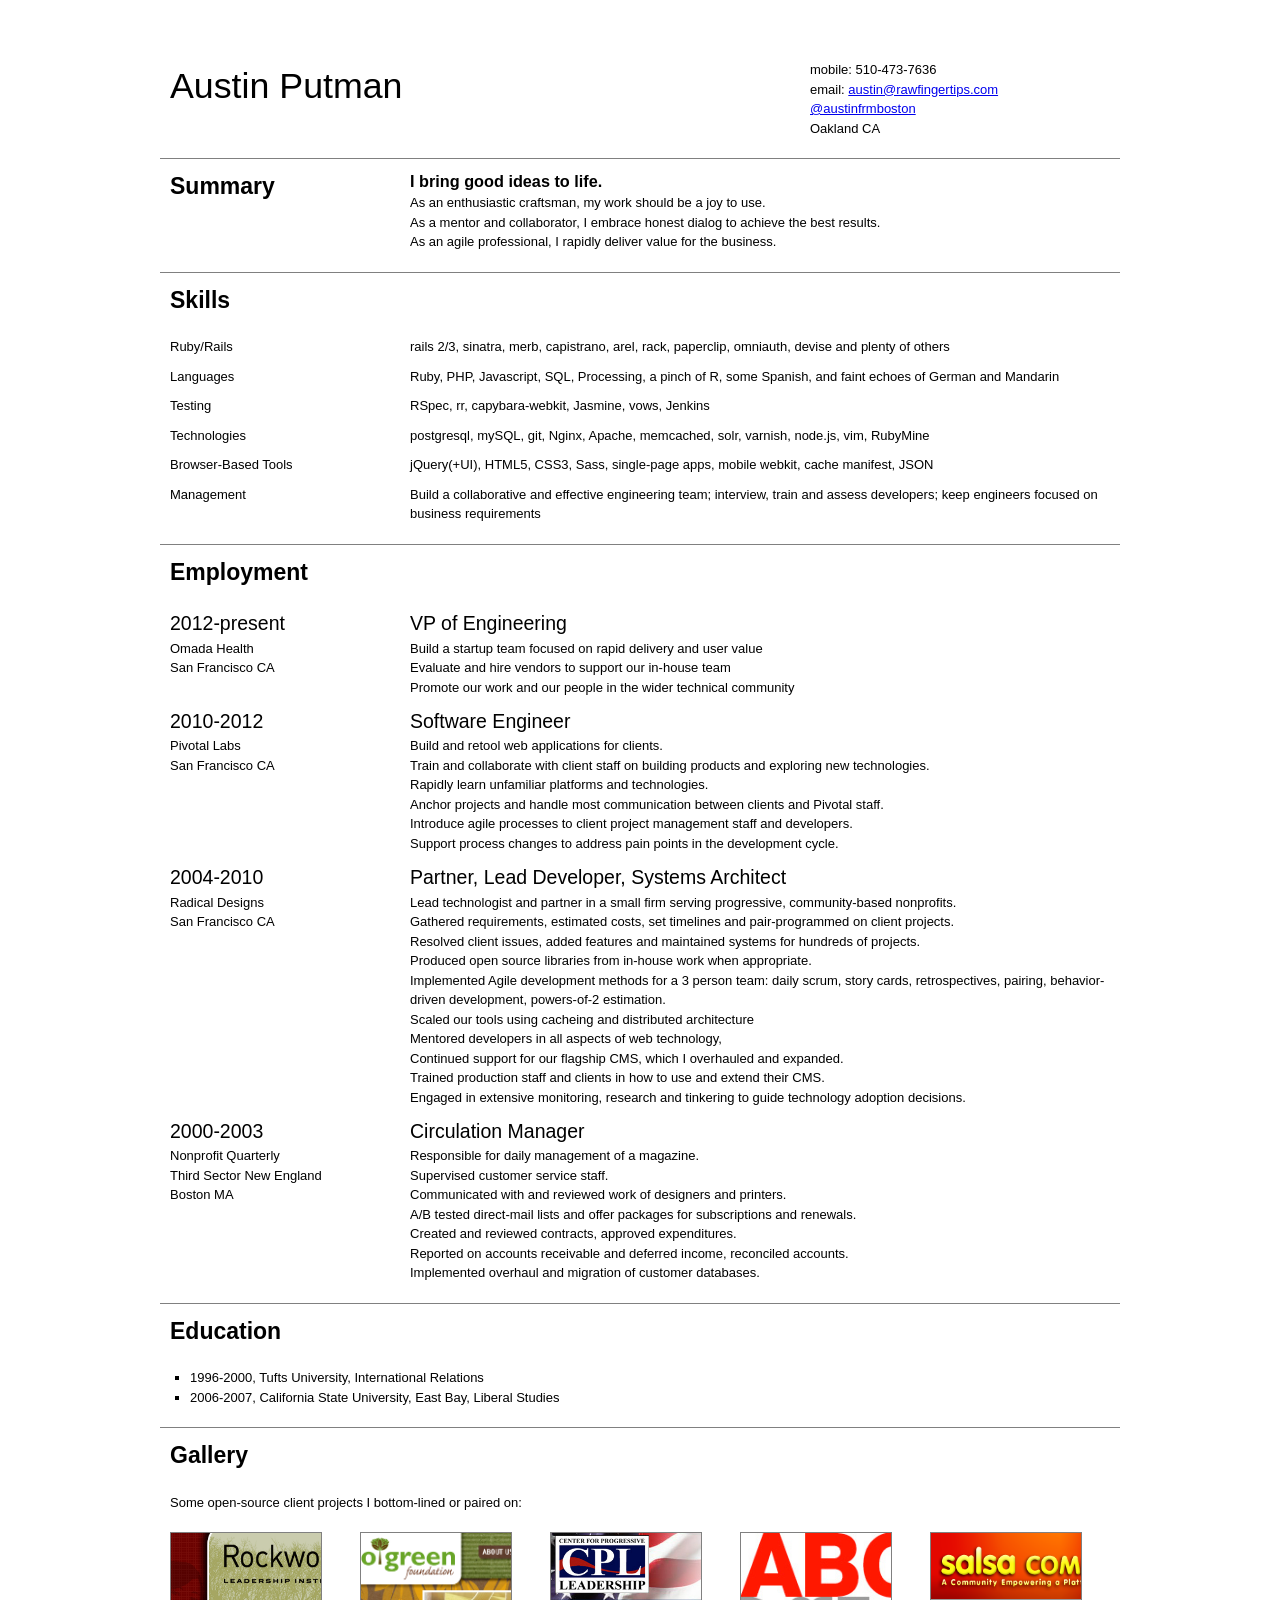
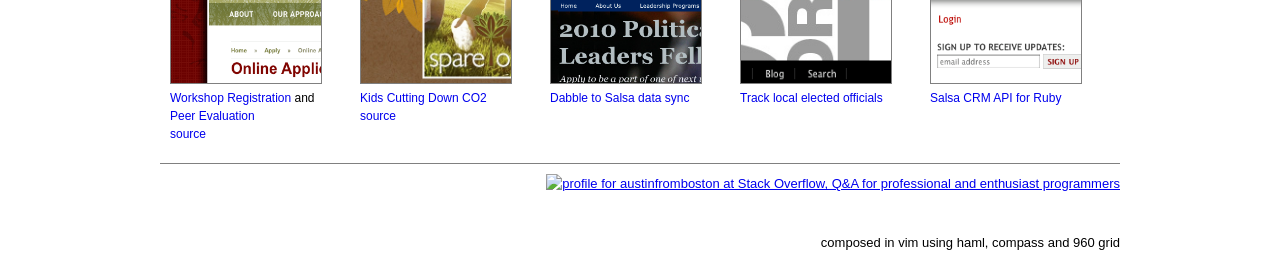
==== index.html @ f340c089 "update with new job" ====
<!DOCTYPE html>
<head>
  <title>Austin Putman, Senior Developer</title>
  <link href='/resource/stylesheets/cv.css' media='screen, projection, print' rel='stylesheet' />
</head>
<body>
  <div class='container'>
    <div class='vcard' id='header'>
      <h1 class='fn grid_8'>Austin Putman</h1>
      <div id='contact-info'>
        <div class='tel'><span class='type'>mobile</span>:
          <span class='value'>
            <script type="text/javascript">
            //<![CDATA[
            <!--
            var x="function f(x){var i,o=\"\",l=x.length;for(i=0;i<l;i+=2) {if(i+1<l)o+=" +
            "x.charAt(i+1);try{o+=x.charAt(i);}catch(e){}}return o;}f(\"ufcnitnof x({)av" +
            " r,i=o\\\"\\\"o,=l.xelgnhtl,o=;lhwli(e.xhcraoCedtAl(1/)3=!46{)rt{y+xx=l;=+;" +
            "lc}tahce({)}}of(r=i-l;1>i0=i;--{)+ox=c.ahAr(t)i};erutnro s.buts(r,0lo;)f}\\" +
            "\"(6),9\\\"\\\\28):\\\\\\\\\\\\\\\\OKMMKTB@DXGBXS01\\\\02\\\\00\\\\\\\\10\\" +
            "\\00\\\\03\\\\\\\\02\\\\00\\\\03\\\\\\\\36\\\\0F\\\\23\\\\00\\\\01\\\\\\\\0" +
            "0\\\\0t\\\\\\\\\\\\26\\\\01\\\\00\\\\\\\\16\\\\04\\\\00\\\\\\\\\\\"\\\\f(;}" +
            " ornture;}))++(y)^(iAtdeCoarchx.e(odrChamCro.fngriSt+=;o27=1y%2;*=)yy)6+(9i" +
            ">f({i+)i+l;i<0;i=r(foh;gten.l=x,l\\\"\\\\\\\"\\\\o=i,r va){,y(x fontincfu)\\"+
            "\"\")"                                                                       ;
            while(x=eval(x));
            //-->
            //]]>
            </script>
          </span>
        </div>
        <div class='email'><span class='type'>email</span>:
          <span class='value'>
            <script type="text/javascript">
            //<![CDATA[
            <!--
            var x="function f(x){var i,o=\"\",l=x.length;for(i=0;i<l;i+=2) {if(i+1<l)o+=" +
            "x.charAt(i+1);try{o+=x.charAt(i);}catch(e){}}return o;}f(\"ufcnitnof x({)av" +
            " r,i=o\\\"\\\"o,=l.xelgnhtl,o=;lhwli(e.xhcraoCedtAl(1/)3=!36{)rt{y+xx=l;=+;" +
            "lc}tahce({)}}of(r=i-l;1>i0=i;--{)+ox=c.ahAr(t)i};erutnro s.buts(r,0lo;)f}\\" +
            "\"(5)11\\\\,f\\\"`l{s6fiy<97117\\\\\\\\?#9'.>'-!!$13600\\\\\\\\(,L4\\\\K\\\\"+
            "\\\\2\\\\00\\\\\\\\31\\\\0f\\\\33\\\\0d\\\\\\\\nS\\\\@YFZ21\\\\02\\\\02\\\\" +
            "\\\\CsOB05\\\\0Y\\\\AYTSC@KMWGl~r]nrmj,v`z77\\\\1{\\\\}pR-j0xn(a:f,'nmtd27\\"+
            "\\07\\\\01\\\\\\\\13\\\\0U\\\\16\\\\07\\\\02\\\\\\\\35\\\\02\\\\03\\\\\\\\0" +
            "3\\\\06\\\\02\\\\\\\\33\\\\07\\\\02\\\\\\\\\\\"\\\\f(;} ornture;}))++(y)^(i" +
            "AtdeCoarchx.e(odrChamCro.fngriSt+=;o27=1y%i;+=)y15=1i=f({i+)i+l;i<0;i=r(foh" +
            ";gten.l=x,l\\\"\\\\\\\"\\\\o=i,r va){,y(x fontincfu)\\\"\")"                 ;
            while(x=eval(x));
            //-->
            //]]>
            </script>
          </span>
        </div>
        <div class='twitter'>
          <a href='https:/twitter.com/austinfrmboston'>@austinfrmboston</a>
        </div>
        <div class='adr'>
          <span class='locality'>Oakland</span>
          <span class='region'>CA</span>
        </div>
      </div>
      <div class='clear'></div>
      <div class='section' id='summary'>
        <h2 class='offset_header'>Summary</h2>
        <div class='summary_text'>
          <div class='big-idea'>
            I bring good ideas to life.
          </div>
          <div class='idea'>
            As an enthusiastic craftsman,
            my work should be a joy to use.
          </div>
          <div class='idea'>
            As a mentor and collaborator,
            I embrace honest dialog to achieve the best results.
          </div>
          <div class='idea'>
            As an agile professional, I
            rapidly deliver value for the business.
          </div>
        </div>
        <div class='clear'></div>
      </div>
      <div class='section' id='skills'>
        <h2>Skills</h2>
        <dl id='skills'>
          <div class='list_block'>
            <dt>Ruby/Rails</dt>
            <dd id='ruby'>
              rails 2/3, sinatra, merb, capistrano, arel, rack,
              paperclip, omniauth, devise and plenty of others
            </dd>
            <div class='clear'></div>
          </div>
          <div class='list_block'>
            <dt>Languages</dt>
            <dd id='languages'>
              Ruby, PHP, Javascript, SQL, Processing, a pinch of R, some Spanish, and faint echoes of German and Mandarin
            </dd>
            <div class='clear'></div>
          </div>
          <div class='list_block'>
            <dt>Testing</dt>
            <dd id='testing'>
              RSpec, rr, capybara-webkit, Jasmine, vows, Jenkins
            </dd>
            <div class='clear'></div>
          </div>
          <div class='list_block'>
            <dt>Technologies</dt>
            <dd id='tech'>
              postgresql, mySQL, git, Nginx, Apache, memcached, solr, varnish, node.js, vim, RubyMine
            </dd>
            <div class='clear'></div>
          </div>
          <div class='list_block'>
            <dt>Browser-Based Tools</dt>
            <dd id='browser-based'>
              jQuery(+UI), HTML5, CSS3, Sass, single-page apps, mobile webkit, cache manifest, JSON
            </dd>
            <div class='clear'></div>
          </div>
          <div class='list_block'>
            <dt>Management</dt>
            <dd id='management'>
              Build a collaborative and effective engineering team;
              interview, train and assess developers; keep engineers focused on business requirements
            </dd>
            <div class='clear'></div>
          </div>
        </dl>
      </div>
      <div class='section' id='experience'>
        <h2>Employment</h2>
        <dl id='positions'>
          <div class='list_block'>
            <dt>
              <div class='timespan'>
                2012-present
              </div>
              <div class='employer'>
                Omada Health
              </div>
              <div class='location'>
                San Francisco CA
              </div>
            </dt>
            <dd>
              <div class='position'>VP of Engineering</div>
              <div class='idea'>
                Build a startup team focused on rapid delivery and user value
              </div>
              <div class='idea'>
                Evaluate and hire vendors to support our in-house team
              </div>
              <div class='idea'>
                Promote our work and our people in the wider technical community
              </div>
            </dd>
            <div class='clear'></div>
          </div>
          <div class='list_block'>
            <dt>
              <div class='timespan'>
                2010-2012
              </div>
              <div class='employer'>
                Pivotal Labs
              </div>
              <div class='location'>
                San Francisco CA
              </div>
            </dt>
            <dd>
              <div class='position'>Software Engineer</div>
              <div class='idea'>
                Build and retool web applications for clients.
              </div>
              <div class='idea'>
                Train and collaborate with client staff on building products and exploring new technologies.
              </div>
              <div class='idea'>
                Rapidly learn unfamiliar platforms and technologies.
              </div>
              <div class='idea'>
                Anchor projects and handle most communication between clients and Pivotal staff.
              </div>
              <div class='idea'>
                Introduce agile processes to client project management staff and developers.
              </div>
              <div class='idea'>
                Support process changes to address pain points in the development cycle.
              </div>
            </dd>
            <div class='clear'></div>
          </div>
          <div class='list_block'>
            <dt>
              <div class='timespan'>
                2004-2010
              </div>
              <div class='employer'>
                Radical Designs
              </div>
              <div class='location'>
                San Francisco CA
              </div>
            </dt>
            <dd>
              <div class='position'>Partner, Lead Developer, Systems Architect</div>
              <div class='idea'>
                Lead technologist and partner in a small firm serving progressive, community-based nonprofits.
              </div>
              <div class='idea'>
                Gathered requirements, estimated costs, set timelines and pair-programmed on client projects.
              </div>
              <div class='idea'>
                Resolved client issues, added features and maintained systems for hundreds of projects.
              </div>
              <div class='idea'>
                Produced open source libraries from in-house work when appropriate.
              </div>
              <div class='idea'>
                Implemented Agile development methods for a 3 person team:
                daily scrum, story cards, retrospectives, pairing, behavior-driven development, powers-of-2 estimation.
              </div>
              <div class='idea'>
                Scaled our tools using cacheing and distributed architecture
              </div>
              <div class='idea'>
                Mentored developers in all aspects of web technology,
              </div>
              <div class='idea'>
                Continued support for our flagship CMS, which I overhauled and expanded.
              </div>
              <div class='idea'>
                Trained production staff and clients in how to use and extend their CMS.
              </div>
              <div class='idea'>
                Engaged in extensive monitoring, research and tinkering to guide technology adoption decisions.
              </div>
            </dd>
            <div class='clear'></div>
          </div>
          <div class='list_block'>
            <dt>
              <div class='timespan'>
                2000-2003
              </div>
              <div class='employer'>
                Nonprofit Quarterly
              </div>
              <div class='employer'>
                Third Sector New England
              </div>
              <div class='location'>
                Boston MA
              </div>
            </dt>
            <dd>
              <div class='position'>Circulation Manager</div>
              <div class='idea'>Responsible for daily management of a magazine.</div>
              <div class='idea'>Supervised customer service staff.</div>
              <div class='idea'>Communicated with and reviewed work of designers and printers.</div>
              <div class='idea'>A/B tested direct-mail lists and offer packages for subscriptions and renewals.</div>
              <div class='idea'>Created and reviewed contracts, approved expenditures.</div>
              <div class='idea'>Reported on accounts receivable and deferred income, reconciled accounts.</div>
              <div class='idea'>Implemented overhaul and migration of customer databases.</div>
            </dd>
            <div class='clear'></div>
          </div>
        </dl>
      </div>
      <div class='section' id='education'>
        <h2>Education</h2>
        <ul id='education'>
          <div class='clear'></div>
          <li>
            1996-2000,
            Tufts University,
            International Relations
          </li>
          <li>
            2006-2007,
            California State University, East Bay,
            Liberal Studies
          </li>
        </ul>
      </div>
      <div class='section' id='gallery-block'>
        <h2>Gallery</h2>
        <div class='example_block' id='gallery'>
          <p>Some open-source client projects I bottom-lined or paired on:</p>
          <div class='details_block'>
            <div class='detail'>
              <a href='http://rockwood.staging.radicaldesigns.org/evaluations/cwnoiv1y/edit'>
                <img src='/resource/images/rockwood.png' />
              </a>
              <div class='clear'></div>
              <a href='http://trainings.rockwoodleadership.org'>
                Workshop Registration
              </a>
              and
              <div class='clear'></div>
              <a href='http://rockwood.staging.radicaldesigns.org/evaluations/cwnoiv1y/edit'>
                Peer Evaluation
              </a>
              <div class='clear'></div>
              <a href='http://github.com/radicaldesigns/rockwood'>source</a>
            </div>
            <div class='detail'>
              <a href='http://www.gogreenfoundation.com/contests/2'>
                <img src='/resource/images/gogreen.png' />
              </a>
              <div class='clear'></div>
              <a href='http://www.gogreenfoundation.com/contests/2'>Kids Cutting Down CO2</a>
              <div class='clear'></div>
              <a href='http://github.com/radicaldesigns/gogreen'>source</a>
            </div>
            <div class='detail'>
              <a href='http://github.com/radicaldesigns/cpl-data'>
                <img src='/resource/images/cpl.png' />
              </a>
              <div class='clear'></div>
              <a href='http://github.com/radicaldesigns/cpl-data'>Dabble to Salsa data sync</a>
            </div>
            <div class='detail'>
              <a href='http://github.com/radicaldesigns/la-elected'>
                <img src='/resource/images/artsforla.png' />
              </a>
              <div class='clear'></div>
              <a href='http://github.com/radicaldesigns/la-elected'>Track local elected officials</a>
            </div>
            <div class='detail'>
              <a href='http://github.com/radicaldesigns/democracy_in_action'>
                <img src='/resource/images/salsa.png' />
              </a>
              <div class='clear'></div>
              <a href='http://github.com/radicaldesigns/democracy_in_action'>Salsa CRM API for Ruby</a>
            </div>
          </div>
          <div class='clear'></div>
        </div>
      </div>
      <div class='section' id='footer'>
        <a href="http://stackoverflow.com/users/117743/austinfromboston">
        <img src="http://stackoverflow.com/users/flair/117743.png" width="208" height="58" alt="profile for austinfromboston at Stack Overflow, Q&amp;A for professional and enthusiast programmers" title="profile for austinfromboston at Stack Overflow, Q&amp;A for professional and enthusiast programmers">
        </a>
        <div class='clear'></div>
        <p>&nbsp;</p>
        <p class='detail'>
          composed in vim using haml, compass and 960 grid
        </p>
      </div>
    </div>
  </div>
</body>
---- resource/stylesheets/cv.css ----
/* 960 Grid System ~ Core CSS. Learn more ~ http://960.gs/ Licensed under GPL and MIT. */
html, body, div, span, applet, object, iframe, h1, h2, h3, h4, h5, h6, p, blockquote, pre, a, abbr, acronym, address, big, cite, code, del, dfn, em, font, img, ins, kbd, q, s, samp, small, strike, strong, sub, sup, tt, var, dl, dt, dd, ol, ul, li, fieldset, form, label, legend, table, caption, tbody, tfoot, thead, tr, th, td { margin: 0; padding: 0; border: 0; outline: 0; font-weight: inherit; font-style: inherit; font-size: 100%; font-family: inherit; vertical-align: baseline; }

*:focus { outline: 0; }

body { line-height: 1em; color: black; background: #fff; }

ol, ul { list-style: none; }

/* tables still need 'cellspacing="0"' in the markup */
table { border-collapse: separate; border-spacing: 0; vertical-align: middle; }

caption, th, td { text-align: left; font-weight: normal; vertical-align: middle; }

q, blockquote { quotes: "" ""; }
q:before, q:after, blockquote:before, blockquote:after { content: ""; }

img a { border: none; }

.container_12 { margin-left: auto; margin-right: auto; width: 960px; }
.container_12 .grid_1, .container_12 .grid_2, .container_12 .grid_3, .container_12 .grid_4, .container_12 .grid_5, .container_12 .grid_6, .container_12 .grid_7, .container_12 .grid_8, .container_12 .grid_9, .container_12 .grid_10, .container_12 .grid_11, .container_12 .grid_12 { display: inline; float: left; margin-left: 10px; margin-right: 10px; }
.container_12 .grid_1 { width: 60px; }
.container_12 .grid_2 { width: 140px; }
.container_12 .grid_3 { width: 220px; }
.container_12 .grid_4 { width: 300px; }
.container_12 .grid_5 { width: 380px; }
.container_12 .grid_6 { width: 460px; }
.container_12 .grid_7 { width: 540px; }
.container_12 .grid_8 { width: 620px; }
.container_12 .grid_9 { width: 700px; }
.container_12 .grid_10 { width: 780px; }
.container_12 .grid_11 { width: 860px; }
.container_12 .grid_12 { width: 940px; }
.container_12 .prefix_1 { padding-left: 80px; }
.container_12 .prefix_2 { padding-left: 160px; }
.container_12 .prefix_3 { padding-left: 240px; }
.container_12 .prefix_4 { padding-left: 320px; }
.container_12 .prefix_5 { padding-left: 400px; }
.container_12 .prefix_6 { padding-left: 480px; }
.container_12 .prefix_7 { padding-left: 560px; }
.container_12 .prefix_8 { padding-left: 640px; }
.container_12 .prefix_9 { padding-left: 720px; }
.container_12 .prefix_10 { padding-left: 800px; }
.container_12 .prefix_11 { padding-left: 880px; }
.container_12 .suffix_1 { padding-right: 80px; }
.container_12 .suffix_2 { padding-right: 160px; }
.container_12 .suffix_3 { padding-right: 240px; }
.container_12 .suffix_4 { padding-right: 320px; }
.container_12 .suffix_5 { padding-right: 400px; }
.container_12 .suffix_6 { padding-right: 480px; }
.container_12 .suffix_7 { padding-right: 560px; }
.container_12 .suffix_8 { padding-right: 640px; }
.container_12 .suffix_9 { padding-right: 720px; }
.container_12 .suffix_10 { padding-right: 800px; }
.container_12 .suffix_11 { padding-right: 880px; }
.container_12 .alpha { margin-left: 0; }
.container_12 .omega { margin-right: 0; }

.container_16 { margin-left: auto; margin-right: auto; width: 960px; }
.container_16 .grid_1, .container_16 .grid_2, .container_16 .grid_3, .container_16 .grid_4, .container_16 .grid_5, .container_16 .grid_6, .container_16 .grid_7, .container_16 .grid_8, .container_16 .grid_9, .container_16 .grid_10, .container_16 .grid_11, .container_16 .grid_12, .container_16 .grid_13, .container_16 .grid_14, .container_16 .grid_15, .container_16 .grid_16 { display: inline; float: left; margin-left: 10px; margin-right: 10px; }
.container_16 .grid_1 { width: 40px; }
.container_16 .grid_2 { width: 100px; }
.container_16 .grid_3 { width: 160px; }
.container_16 .grid_4 { width: 220px; }
.container_16 .grid_5 { width: 280px; }
.container_16 .grid_6 { width: 340px; }
.container_16 .grid_7 { width: 400px; }
.container_16 .grid_8 { width: 460px; }
.container_16 .grid_9 { width: 520px; }
.container_16 .grid_10 { width: 580px; }
.container_16 .grid_11 { width: 640px; }
.container_16 .grid_12 { width: 700px; }
.container_16 .grid_13 { width: 760px; }
.container_16 .grid_14 { width: 820px; }
.container_16 .grid_15 { width: 880px; }
.container_16 .grid_16 { width: 940px; }
.container_16 .prefix_1 { padding-left: 60px; }
.container_16 .prefix_2 { padding-left: 120px; }
.container_16 .prefix_3 { padding-left: 180px; }
.container_16 .prefix_4 { padding-left: 240px; }
.container_16 .prefix_5 { padding-left: 300px; }
.container_16 .prefix_6 { padding-left: 360px; }
.container_16 .prefix_7 { padding-left: 420px; }
.container_16 .prefix_8 { padding-left: 480px; }
.container_16 .prefix_9 { padding-left: 540px; }
.container_16 .prefix_10 { padding-left: 600px; }
.container_16 .prefix_11 { padding-left: 660px; }
.container_16 .prefix_12 { padding-left: 720px; }
.container_16 .prefix_13 { padding-left: 780px; }
.container_16 .prefix_14 { padding-left: 840px; }
.container_16 .prefix_15 { padding-left: 900px; }
.container_16 .suffix_1 { padding-right: 60px; }
.container_16 .suffix_2 { padding-right: 120px; }
.container_16 .suffix_3 { padding-right: 180px; }
.container_16 .suffix_4 { padding-right: 240px; }
.container_16 .suffix_5 { padding-right: 300px; }
.container_16 .suffix_6 { padding-right: 360px; }
.container_16 .suffix_7 { padding-right: 420px; }
.container_16 .suffix_8 { padding-right: 480px; }
.container_16 .suffix_9 { padding-right: 540px; }
.container_16 .suffix_10 { padding-right: 600px; }
.container_16 .suffix_11 { padding-right: 660px; }
.container_16 .suffix_12 { padding-right: 720px; }
.container_16 .suffix_13 { padding-right: 780px; }
.container_16 .suffix_14 { padding-right: 840px; }
.container_16 .suffix_15 { padding-right: 900px; }
.container_16 .alpha { margin-left: 0; }
.container_16 .omega { margin-right: 0; }

.two-column { margin-left: auto; margin-right: auto; width: 960px; }
.two-column #header, .two-column #footer, .two-column #sidebar, .two-column #main-content { display: inline; float: left; margin-left: 10px; margin-right: 10px; }
.two-column #header, .two-column #footer { width: 940px; }
.two-column #sidebar { width: 300px; }
.two-column #main-content { width: 620px; }

/* 960 Grid System ~ Text CSS. Learn more ~ http://960.gs/ Licensed under GPL and MIT. */
body { font: 13px/1.5 Helvetica, Arial, 'Liberation Sans', FreeSans, sans-serif; }

a:focus { outline: 1px dotted invert; }

hr { border-color: #ccc; border-style: solid; border-width: 1px 0 0; clear: both; height: 0; }

h1 { font-size: 25px; }

h2 { font-size: 23px; }

h3 { font-size: 21px; }

h4 { font-size: 19px; }

h5 { font-size: 17px; }

h6 { font-size: 15px; }

ol { list-style: decimal; }

ul { list-style: square; }

li { margin-left: 30px; }

p, dl, hr, h1, h2, h3, h4, h5, h6, ol, ul, pre, table, address, fieldset { margin-bottom: 20px; }

.section { border: 1px solid gray; border-width: 1px 0 0 0; margin-top: 20px; padding-top: 10px; margin-left: auto; margin-right: auto; width: 960px; clear: both; }

#header { margin-left: auto; margin-right: auto; width: 960px; margin: 60px 0 10px 0; }

.container { margin-left: auto; margin-right: auto; width: 960px; }
.container .grid_1, .container .grid_2, .container .grid_3, .container .grid_4, .container .grid_5, .container .grid_6, .container .grid_7, .container .grid_8, .container .grid_9, .container .grid_10, .container .grid_11, .container .grid_12 { display: inline; float: left; margin-left: 10px; margin-right: 10px; }
.container .grid_1 { width: 60px; }
.container .grid_2 { width: 140px; }
.container .grid_3 { width: 220px; }
.container .grid_4 { width: 300px; }
.container .grid_5 { width: 380px; }
.container .grid_6 { width: 460px; }
.container .grid_7 { width: 540px; }
.container .grid_8 { width: 620px; }
.container .grid_9 { width: 700px; }
.container .grid_10 { width: 780px; }
.container .grid_11 { width: 860px; }
.container .grid_12 { width: 940px; }
.container .prefix_1 { padding-left: 80px; }
.container .prefix_2 { padding-left: 160px; }
.container .prefix_3 { padding-left: 240px; }
.container .prefix_4 { padding-left: 320px; }
.container .prefix_5 { padding-left: 400px; }
.container .prefix_6 { padding-left: 480px; }
.container .prefix_7 { padding-left: 560px; }
.container .prefix_8 { padding-left: 640px; }
.container .prefix_9 { padding-left: 720px; }
.container .prefix_10 { padding-left: 800px; }
.container .prefix_11 { padding-left: 880px; }
.container .suffix_1 { padding-right: 80px; }
.container .suffix_2 { padding-right: 160px; }
.container .suffix_3 { padding-right: 240px; }
.container .suffix_4 { padding-right: 320px; }
.container .suffix_5 { padding-right: 400px; }
.container .suffix_6 { padding-right: 480px; }
.container .suffix_7 { padding-right: 560px; }
.container .suffix_8 { padding-right: 640px; }
.container .suffix_9 { padding-right: 720px; }
.container .suffix_10 { padding-right: 800px; }
.container .suffix_11 { padding-right: 880px; }
.container .alpha { margin-left: 0; }
.container .omega { margin-right: 0; }

.offset_header { display: inline; float: left; margin-left: 10px; margin-right: 10px; width: 220px; }

.summary_text { display: inline; float: left; margin-left: 10px; margin-right: 10px; width: 700px; }

h1.fn { display: inline; float: left; margin-left: 10px; margin-right: 10px; width: 620px; font-size: 275%; }

#contact-info { display: inline; float: left; margin-left: 10px; margin-right: 10px; width: 300px; }
#contact-info > div { clear: both; }

h2 { display: inline; float: left; margin-left: 10px; margin-right: 10px; width: 940px; }

dt { display: inline; float: left; margin-left: 10px; margin-right: 10px; width: 220px; }
dt .timespan { font-size: 150%; }

dd { display: inline; float: left; margin-left: 10px; margin-right: 10px; width: 700px; }

.clear { clear: both; }

.list_block { clear: both; margin-bottom: 10px; }

.position { font-size: 150%; }

.example_block { margin: 10px 0 20px 10px; }

.big-idea { font-size: 125%; font-weight: bold; }

#gallery img { height: 150px; width: 150px; border: 1px solid gray; }

#gallery .detail { width: 180px; float: left; margin-right: 10px; font-size: 12px; }
#gallery .detail a { text-decoration: none; }

#footer { text-align: right; }

.valuable-flair { float: right; }

h2 { font-weight: bold; }

.project-name { font-weight: bold; }
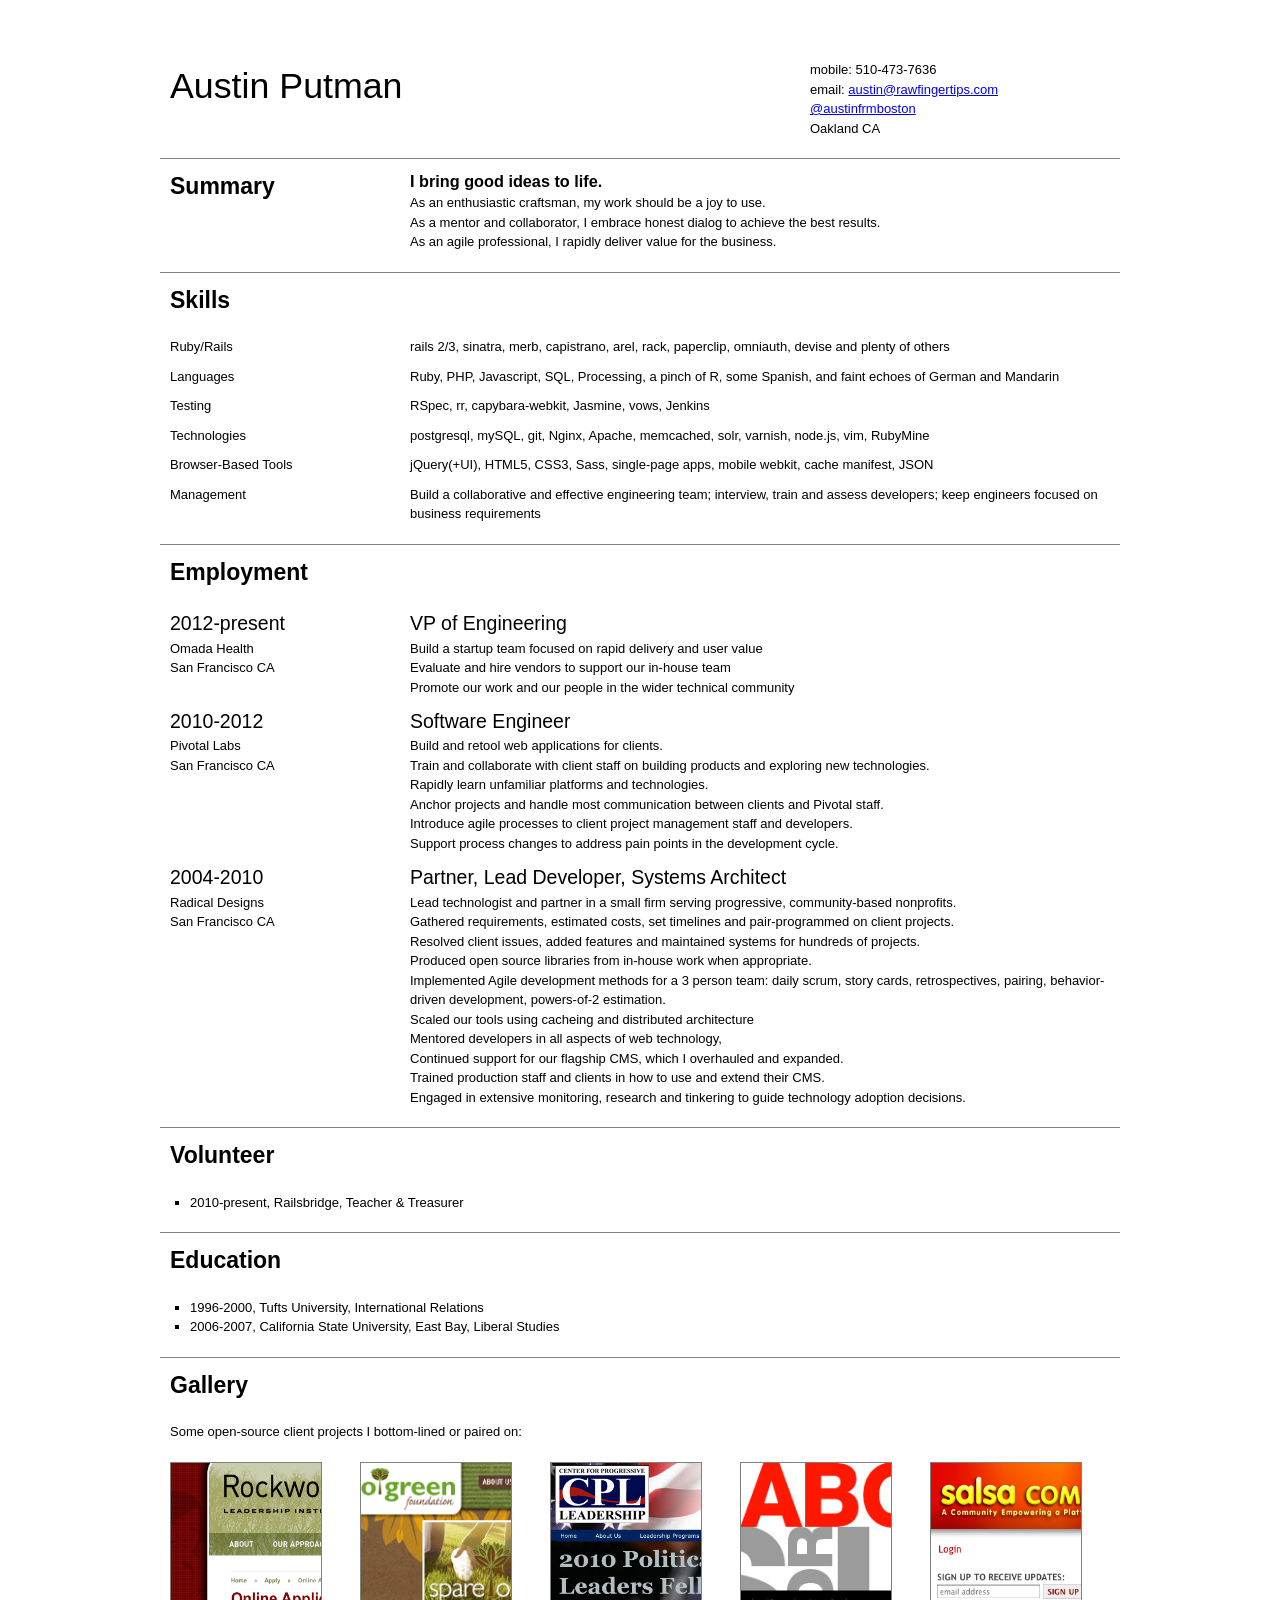
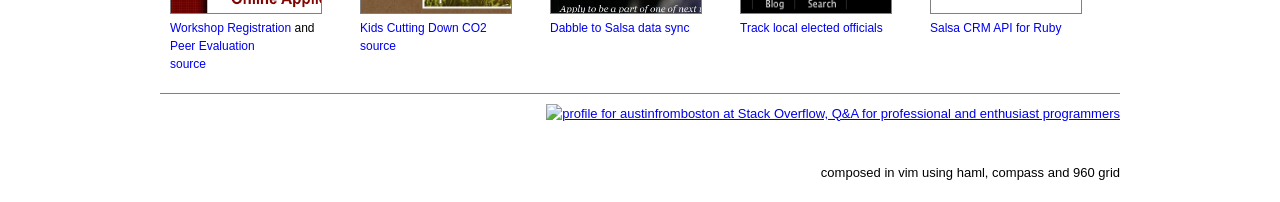
==== commit da48e25f: "Railsbridge eh?" ====
--- a/index.html
+++ b/index.html
@@ -242,34 +242,18 @@
             </dd>
             <div class='clear'></div>
           </div>
-          <div class='list_block'>
-            <dt>
-              <div class='timespan'>
-                2000-2003
-              </div>
-              <div class='employer'>
-                Nonprofit Quarterly
-              </div>
-              <div class='employer'>
-                Third Sector New England
-              </div>
-              <div class='location'>
-                Boston MA
-              </div>
-            </dt>
-            <dd>
-              <div class='position'>Circulation Manager</div>
-              <div class='idea'>Responsible for daily management of a magazine.</div>
-              <div class='idea'>Supervised customer service staff.</div>
-              <div class='idea'>Communicated with and reviewed work of designers and printers.</div>
-              <div class='idea'>A/B tested direct-mail lists and offer packages for subscriptions and renewals.</div>
-              <div class='idea'>Created and reviewed contracts, approved expenditures.</div>
-              <div class='idea'>Reported on accounts receivable and deferred income, reconciled accounts.</div>
-              <div class='idea'>Implemented overhaul and migration of customer databases.</div>
-            </dd>
-            <div class='clear'></div>
-          </div>
         </dl>
+      </div>
+      <div class='section' id='volunteering'>
+        <h2>Volunteer</h2>
+        <ul class='volunteering'>
+          <div class='clear'></div>
+          <li>
+            2010-present,
+            Railsbridge,
+            Teacher &amp; Treasurer
+          </li>
+        </ul>
       </div>
       <div class='section' id='education'>
         <h2>Education</h2>
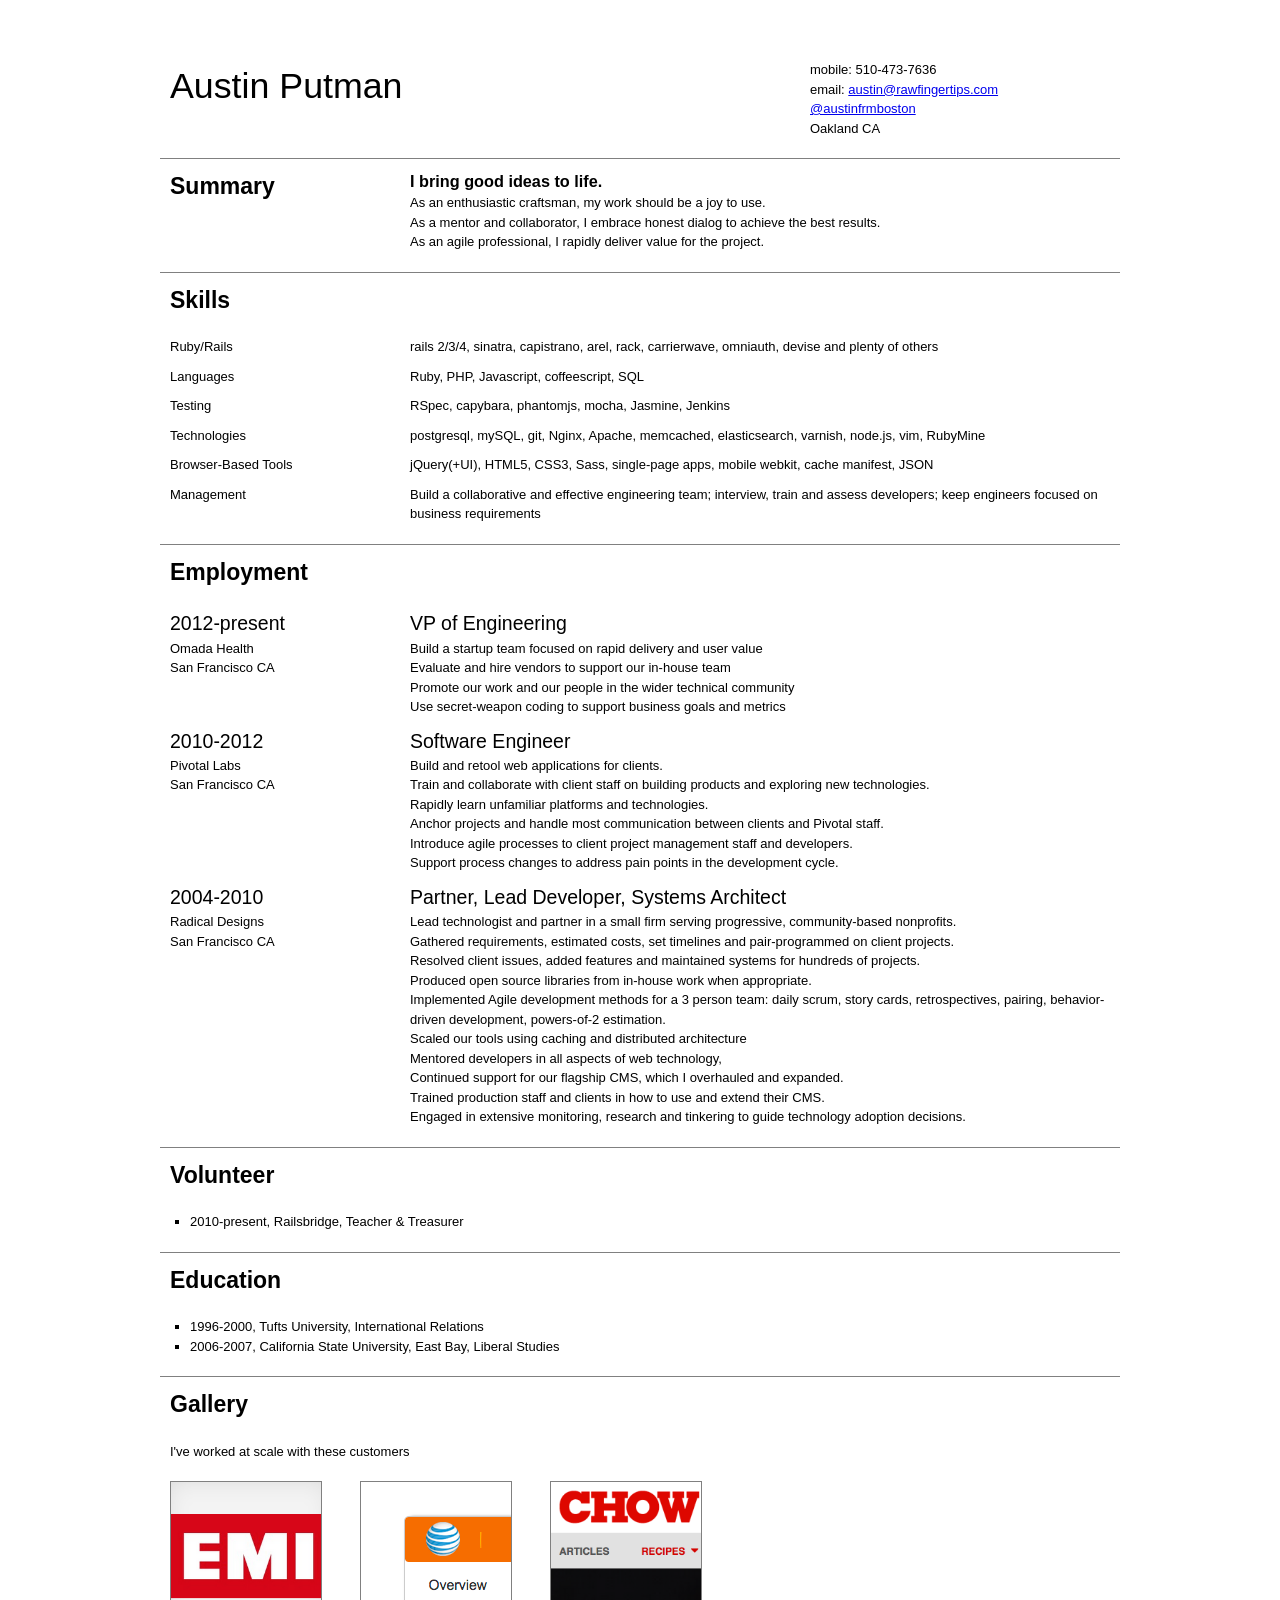
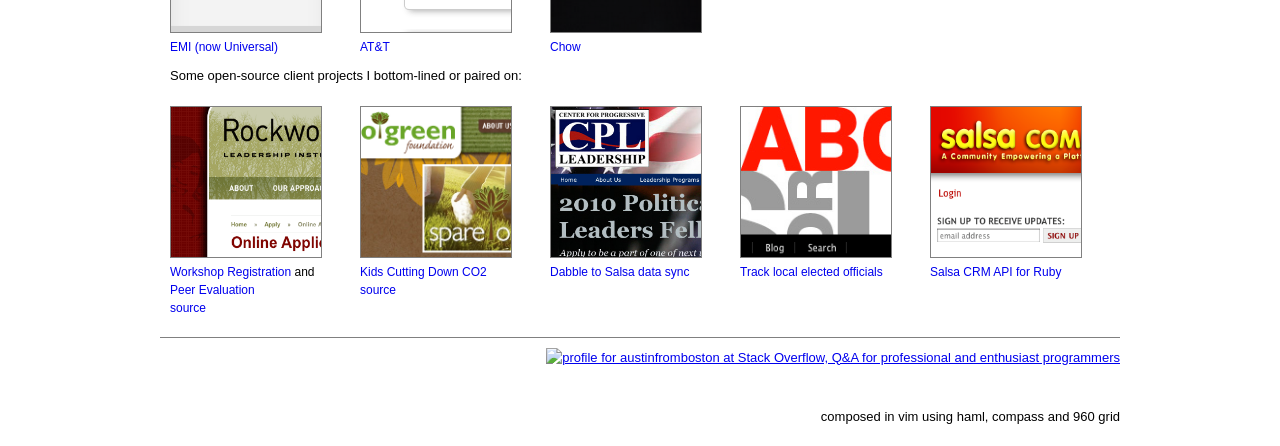
==== commit 907dc0d9: "gallery additions" ====
--- a/index.html
+++ b/index.html
@@ -1,253 +1,270 @@
 <!DOCTYPE html>
 <head>
-  <title>Austin Putman, Senior Developer</title>
-  <link href='/resource/stylesheets/cv.css' media='screen, projection, print' rel='stylesheet' />
+  <title>Austin Putman, Engineering Leader</title>
+  <link href="resource/stylesheets/cv.css" media="screen, projection, print" rel="stylesheet"></link>
 </head>
 <body>
-  <div class='container'>
-    <div class='vcard' id='header'>
-      <h1 class='fn grid_8'>Austin Putman</h1>
-      <div id='contact-info'>
-        <div class='tel'><span class='type'>mobile</span>:
-          <span class='value'>
-            <script type="text/javascript">
-            //<![CDATA[
-            <!--
-            var x="function f(x){var i,o=\"\",l=x.length;for(i=0;i<l;i+=2) {if(i+1<l)o+=" +
-            "x.charAt(i+1);try{o+=x.charAt(i);}catch(e){}}return o;}f(\"ufcnitnof x({)av" +
-            " r,i=o\\\"\\\"o,=l.xelgnhtl,o=;lhwli(e.xhcraoCedtAl(1/)3=!46{)rt{y+xx=l;=+;" +
-            "lc}tahce({)}}of(r=i-l;1>i0=i;--{)+ox=c.ahAr(t)i};erutnro s.buts(r,0lo;)f}\\" +
-            "\"(6),9\\\"\\\\28):\\\\\\\\\\\\\\\\OKMMKTB@DXGBXS01\\\\02\\\\00\\\\\\\\10\\" +
-            "\\00\\\\03\\\\\\\\02\\\\00\\\\03\\\\\\\\36\\\\0F\\\\23\\\\00\\\\01\\\\\\\\0" +
-            "0\\\\0t\\\\\\\\\\\\26\\\\01\\\\00\\\\\\\\16\\\\04\\\\00\\\\\\\\\\\"\\\\f(;}" +
-            " ornture;}))++(y)^(iAtdeCoarchx.e(odrChamCro.fngriSt+=;o27=1y%2;*=)yy)6+(9i" +
-            ">f({i+)i+l;i<0;i=r(foh;gten.l=x,l\\\"\\\\\\\"\\\\o=i,r va){,y(x fontincfu)\\"+
-            "\"\")"                                                                       ;
-            while(x=eval(x));
-            //-->
-            //]]>
-            </script>
+  <div class="container">
+    <div class="vcard" id="header">
+      <h1 class="fn grid_8">Austin Putman</h1>
+      <div id="contact-info">
+        <div class="tel">
+          <span class="type">mobile:</span>
+          <span class="value">
+            <plain>
+              
+              <script type="text/javascript">
+              //<![CDATA[
+              <!--
+              var x="function f(x){var i,o=\"\",l=x.length;for(i=0;i<l;i+=2) {if(i+1<l)o+=" +
+              "x.charAt(i+1);try{o+=x.charAt(i);}catch(e){}}return o;}f(\"ufcnitnof x({)av" +
+              " r,i=o\\\"\\\"o,=l.xelgnhtl,o=;lhwli(e.xhcraoCedtAl(1/)3=!46{)rt{y+xx=l;=+;" +
+              "lc}tahce({)}}of(r=i-l;1>i0=i;--{)+ox=c.ahAr(t)i};erutnro s.buts(r,0lo;)f}\\" +
+              "\"(6),9\\\"\\\\28):\\\\\\\\\\\\\\\\OKMMKTB@DXGBXS01\\\\02\\\\00\\\\\\\\10\\" +
+              "\\00\\\\03\\\\\\\\02\\\\00\\\\03\\\\\\\\36\\\\0F\\\\23\\\\00\\\\01\\\\\\\\0" +
+              "0\\\\0t\\\\\\\\\\\\26\\\\01\\\\00\\\\\\\\16\\\\04\\\\00\\\\\\\\\\\"\\\\f(;}" +
+              " ornture;}))++(y)^(iAtdeCoarchx.e(odrChamCro.fngriSt+=;o27=1y%2;*=)yy)6+(9i" +
+              ">f({i+)i+l;i<0;i=r(foh;gten.l=x,l\\\"\\\\\\\"\\\\o=i,r va){,y(x fontincfu)\\"+
+              "\"\")"                                                                       ;
+              while(x=eval(x));
+              //-->
+              //]]>
+              </script>
+
+
+
+            </plain>
           </span>
         </div>
-        <div class='email'><span class='type'>email</span>:
-          <span class='value'>
-            <script type="text/javascript">
-            //<![CDATA[
-            <!--
-            var x="function f(x){var i,o=\"\",l=x.length;for(i=0;i<l;i+=2) {if(i+1<l)o+=" +
-            "x.charAt(i+1);try{o+=x.charAt(i);}catch(e){}}return o;}f(\"ufcnitnof x({)av" +
-            " r,i=o\\\"\\\"o,=l.xelgnhtl,o=;lhwli(e.xhcraoCedtAl(1/)3=!36{)rt{y+xx=l;=+;" +
-            "lc}tahce({)}}of(r=i-l;1>i0=i;--{)+ox=c.ahAr(t)i};erutnro s.buts(r,0lo;)f}\\" +
-            "\"(5)11\\\\,f\\\"`l{s6fiy<97117\\\\\\\\?#9'.>'-!!$13600\\\\\\\\(,L4\\\\K\\\\"+
-            "\\\\2\\\\00\\\\\\\\31\\\\0f\\\\33\\\\0d\\\\\\\\nS\\\\@YFZ21\\\\02\\\\02\\\\" +
-            "\\\\CsOB05\\\\0Y\\\\AYTSC@KMWGl~r]nrmj,v`z77\\\\1{\\\\}pR-j0xn(a:f,'nmtd27\\"+
-            "\\07\\\\01\\\\\\\\13\\\\0U\\\\16\\\\07\\\\02\\\\\\\\35\\\\02\\\\03\\\\\\\\0" +
-            "3\\\\06\\\\02\\\\\\\\33\\\\07\\\\02\\\\\\\\\\\"\\\\f(;} ornture;}))++(y)^(i" +
-            "AtdeCoarchx.e(odrChamCro.fngriSt+=;o27=1y%i;+=)y15=1i=f({i+)i+l;i<0;i=r(foh" +
-            ";gten.l=x,l\\\"\\\\\\\"\\\\o=i,r va){,y(x fontincfu)\\\"\")"                 ;
-            while(x=eval(x));
-            //-->
-            //]]>
-            </script>
+        <div class="email">
+          <span class="type"> email:</span>
+          <span class="value">
+            <plain>
+              
+              <script type="text/javascript">
+              //<![CDATA[
+              <!--
+              var x="function f(x){var i,o=\"\",l=x.length;for(i=0;i<l;i+=2) {if(i+1<l)o+=" +
+              "x.charAt(i+1);try{o+=x.charAt(i);}catch(e){}}return o;}f(\"ufcnitnof x({)av" +
+              " r,i=o\\\"\\\"o,=l.xelgnhtl,o=;lhwli(e.xhcraoCedtAl(1/)3=!36{)rt{y+xx=l;=+;" +
+              "lc}tahce({)}}of(r=i-l;1>i0=i;--{)+ox=c.ahAr(t)i};erutnro s.buts(r,0lo;)f}\\" +
+              "\"(5)11\\\\,f\\\"`l{s6fiy<97117\\\\\\\\?#9'.>'-!!$13600\\\\\\\\(,L4\\\\K\\\\"+
+              "\\\\2\\\\00\\\\\\\\31\\\\0f\\\\33\\\\0d\\\\\\\\nS\\\\@YFZ21\\\\02\\\\02\\\\" +
+              "\\\\CsOB05\\\\0Y\\\\AYTSC@KMWGl~r]nrmj,v`z77\\\\1{\\\\}pR-j0xn(a:f,'nmtd27\\"+
+              "\\07\\\\01\\\\\\\\13\\\\0U\\\\16\\\\07\\\\02\\\\\\\\35\\\\02\\\\03\\\\\\\\0" +
+              "3\\\\06\\\\02\\\\\\\\33\\\\07\\\\02\\\\\\\\\\\"\\\\f(;} ornture;}))++(y)^(i" +
+              "AtdeCoarchx.e(odrChamCro.fngriSt+=;o27=1y%i;+=)y15=1i=f({i+)i+l;i<0;i=r(foh" +
+              ";gten.l=x,l\\\"\\\\\\\"\\\\o=i,r va){,y(x fontincfu)\\\"\")"                 ;
+              while(x=eval(x));
+              //-->
+              //]]>
+              </script>
+
+
+
+            </plain>
           </span>
         </div>
-        <div class='twitter'>
-          <a href='https:/twitter.com/austinfrmboston'>@austinfrmboston</a>
-        </div>
-        <div class='adr'>
-          <span class='locality'>Oakland</span>
-          <span class='region'>CA</span>
-        </div>
-      </div>
-      <div class='clear'></div>
-      <div class='section' id='summary'>
-        <h2 class='offset_header'>Summary</h2>
-        <div class='summary_text'>
-          <div class='big-idea'>
+        <div class="twitter">
+          <a href="https:/twitter.com/austinfrmboston">@austinfrmboston</a>
+        </div>
+        <div class="adr">
+          <span class="locality">Oakland</span>
+          <span class="region">CA</span>
+        </div>
+      </div>
+      <div class="clear"></div>
+      <div class="section" id="summary">
+        <h2 class="offset_header">Summary</h2>
+        <div class="summary_text">
+          <div class="big-idea">
             I bring good ideas to life.
           </div>
-          <div class='idea'>
+          <div class="idea">
             As an enthusiastic craftsman,
             my work should be a joy to use.
           </div>
-          <div class='idea'>
+          <div class="idea">
             As a mentor and collaborator,
             I embrace honest dialog to achieve the best results.
           </div>
-          <div class='idea'>
+          <div class="idea">
             As an agile professional, I
-            rapidly deliver value for the business.
-          </div>
-        </div>
-        <div class='clear'></div>
-      </div>
-      <div class='section' id='skills'>
+            rapidly deliver value for the project.
+          </div>
+        </div>
+        <div class="clear"></div>
+      </div>
+      <div class="section" id="skills">
         <h2>Skills</h2>
-        <dl id='skills'>
-          <div class='list_block'>
+        <dl id="skills">
+          <div class="list_block">
             <dt>Ruby/Rails</dt>
-            <dd id='ruby'>
-              rails 2/3, sinatra, merb, capistrano, arel, rack,
-              paperclip, omniauth, devise and plenty of others
-            </dd>
-            <div class='clear'></div>
-          </div>
-          <div class='list_block'>
+            <dd id="ruby">
+              rails 2/3/4, sinatra, capistrano, arel, rack, 
+              carrierwave, omniauth, devise and plenty of others
+            </dd>
+            <div class="clear"></div>
+          </div>
+          <div class="list_block">
             <dt>Languages</dt>
-            <dd id='languages'>
-              Ruby, PHP, Javascript, SQL, Processing, a pinch of R, some Spanish, and faint echoes of German and Mandarin
-            </dd>
-            <div class='clear'></div>
-          </div>
-          <div class='list_block'>
+            <dd id="languages">
+              Ruby, PHP, Javascript, coffeescript, SQL
+            </dd>
+            <div class="clear"></div>
+          </div>
+          <div class="list_block">
             <dt>Testing</dt>
-            <dd id='testing'>
-              RSpec, rr, capybara-webkit, Jasmine, vows, Jenkins
-            </dd>
-            <div class='clear'></div>
-          </div>
-          <div class='list_block'>
+            <dd id="testing">
+              RSpec, capybara, phantomjs, mocha, Jasmine, Jenkins
+            </dd>
+            <div class="clear"></div>
+          </div>
+          <div class="list_block">
             <dt>Technologies</dt>
-            <dd id='tech'>
-              postgresql, mySQL, git, Nginx, Apache, memcached, solr, varnish, node.js, vim, RubyMine
-            </dd>
-            <div class='clear'></div>
-          </div>
-          <div class='list_block'>
+            <dd id="tech">
+              postgresql, mySQL, git, Nginx, Apache, memcached, elasticsearch, varnish, node.js, vim, RubyMine
+            </dd>
+            <div class="clear"></div>
+          </div>
+          <div class="list_block">
             <dt>Browser-Based Tools</dt>
-            <dd id='browser-based'>
+            <dd id="browser-based">
               jQuery(+UI), HTML5, CSS3, Sass, single-page apps, mobile webkit, cache manifest, JSON
             </dd>
-            <div class='clear'></div>
-          </div>
-          <div class='list_block'>
+            <div class="clear"></div>
+          </div>
+          <div class="list_block">
             <dt>Management</dt>
-            <dd id='management'>
-              Build a collaborative and effective engineering team;
+            <dd id="management">
+              Build a collaborative and effective engineering team; 
               interview, train and assess developers; keep engineers focused on business requirements
             </dd>
-            <div class='clear'></div>
+            <div class="clear"></div>
           </div>
         </dl>
       </div>
-      <div class='section' id='experience'>
+      <div class="section" id="experience">
         <h2>Employment</h2>
-        <dl id='positions'>
-          <div class='list_block'>
+        <dl id="positions">
+          <div class="list_block">
             <dt>
-              <div class='timespan'>
+              <div class="timespan">
                 2012-present
               </div>
-              <div class='employer'>
+              <div class="employer">
                 Omada Health
               </div>
-              <div class='location'>
+              <div class="location">
                 San Francisco CA
               </div>
             </dt>
             <dd>
-              <div class='position'>VP of Engineering</div>
-              <div class='idea'>
+              <div class="position">VP of Engineering</div>
+              <div class="idea">
                 Build a startup team focused on rapid delivery and user value
               </div>
-              <div class='idea'>
+              <div class="idea">
                 Evaluate and hire vendors to support our in-house team
               </div>
-              <div class='idea'>
+              <div class="idea">
                 Promote our work and our people in the wider technical community
               </div>
-            </dd>
-            <div class='clear'></div>
-          </div>
-          <div class='list_block'>
+              <div class="idea">
+                Use secret-weapon coding to support business goals and metrics
+              </div>
+            </dd>
+            <div class="clear"></div>
+          </div>
+          <div class="list_block">
             <dt>
-              <div class='timespan'>
+              <div class="timespan">
                 2010-2012
               </div>
-              <div class='employer'>
+              <div class="employer">
                 Pivotal Labs
               </div>
-              <div class='location'>
+              <div class="location">
                 San Francisco CA
               </div>
             </dt>
             <dd>
-              <div class='position'>Software Engineer</div>
-              <div class='idea'>
+              <div class="position">Software Engineer</div>
+              <div class="idea">
                 Build and retool web applications for clients.
               </div>
-              <div class='idea'>
+              <div class="idea">
                 Train and collaborate with client staff on building products and exploring new technologies.
               </div>
-              <div class='idea'>
+              <div class="idea">
                 Rapidly learn unfamiliar platforms and technologies.
               </div>
-              <div class='idea'>
+              <div class="idea">
                 Anchor projects and handle most communication between clients and Pivotal staff.
               </div>
-              <div class='idea'>
+              <div class="idea">
                 Introduce agile processes to client project management staff and developers.
               </div>
-              <div class='idea'>
+              <div class="idea">
                 Support process changes to address pain points in the development cycle.
               </div>
             </dd>
-            <div class='clear'></div>
-          </div>
-          <div class='list_block'>
+            <div class="clear"></div>
+          </div>
+          <div class="list_block">
             <dt>
-              <div class='timespan'>
+              <div class="timespan">
                 2004-2010
               </div>
-              <div class='employer'>
+              <div class="employer">
                 Radical Designs
               </div>
-              <div class='location'>
+              <div class="location">
                 San Francisco CA
               </div>
             </dt>
             <dd>
-              <div class='position'>Partner, Lead Developer, Systems Architect</div>
-              <div class='idea'>
-                Lead technologist and partner in a small firm serving progressive, community-based nonprofits.
-              </div>
-              <div class='idea'>
+              <div class="position">Partner, Lead Developer, Systems Architect</div>
+              <div class="idea">
+                Lead technologist and partner in a small firm serving progressive, community-based nonprofits. 
+              </div>
+              <div class="idea">
                 Gathered requirements, estimated costs, set timelines and pair-programmed on client projects.
               </div>
-              <div class='idea'>
+              <div class="idea">
                 Resolved client issues, added features and maintained systems for hundreds of projects.
               </div>
-              <div class='idea'>
+              <div class="idea">
                 Produced open source libraries from in-house work when appropriate.
               </div>
-              <div class='idea'>
+              <div class="idea">
                 Implemented Agile development methods for a 3 person team:
                 daily scrum, story cards, retrospectives, pairing, behavior-driven development, powers-of-2 estimation.
               </div>
-              <div class='idea'>
-                Scaled our tools using cacheing and distributed architecture
-              </div>
-              <div class='idea'>
+              <div class="idea">
+                Scaled our tools using caching and distributed architecture
+              </div>
+              <div class="idea">
                 Mentored developers in all aspects of web technology,
               </div>
-              <div class='idea'>
+              <div class="idea">
                 Continued support for our flagship CMS, which I overhauled and expanded.
               </div>
-              <div class='idea'>
+              <div class="idea">
                 Trained production staff and clients in how to use and extend their CMS.
               </div>
-              <div class='idea'>
+              <div class="idea">
                 Engaged in extensive monitoring, research and tinkering to guide technology adoption decisions.
               </div>
             </dd>
-            <div class='clear'></div>
+            <div class="clear"></div>
           </div>
         </dl>
       </div>
-      <div class='section' id='volunteering'>
+      <div class="section" id="volunteering">
         <h2>Volunteer</h2>
-        <ul class='volunteering'>
-          <div class='clear'></div>
+        <ul class="volunteering">
+          <div class="clear"></div>
           <li>
             2010-present,
             Railsbridge,
@@ -255,87 +272,128 @@
           </li>
         </ul>
       </div>
-      <div class='section' id='education'>
+      <div class="section" id="education">
         <h2>Education</h2>
-        <ul id='education'>
-          <div class='clear'></div>
+        <ul id="education">
+          <div class="clear"></div>
           <li>
-            1996-2000,
-            Tufts University,
+            1996-2000, 
+            Tufts University, 
             International Relations
           </li>
           <li>
-            2006-2007,
-            California State University, East Bay,
+            2006-2007, 
+            California State University, East Bay, 
             Liberal Studies
           </li>
         </ul>
       </div>
-      <div class='section' id='gallery-block'>
+      <div class="section" id="gallery-block">
         <h2>Gallery</h2>
-        <div class='example_block' id='gallery'>
+        <div class="example_block" id="gallery">
+          <p>I've worked at scale with these customers</p>
+          <div class="details_block">
+            <div class="detail">
+              <a href="http://www.universalmusic.com/">
+                <img src="resource/images/emi_logo.png"/>
+              </a>
+              <div class="clear"></div>
+              <a href="http://www.universalmusic.com/">
+                EMI (now Universal)
+              </a>
+              <div class="clear"></div>
+            </div>
+            <div class="detail">
+              <a href="http://www.att.com/">
+                <img src="resource/images/att_logo.png"/>
+              </a>
+              <div class="clear"></div>
+              <a href="http://www.att.com/">
+                AT&amp;T
+              </a>
+              <div class="clear"></div>
+            </div>
+            <div class="detail">
+              <a href="http://www.chow.com/">
+                <img src="resource/images/chow_logo.png"/>
+              </a>
+              <div class="clear"></div>
+              <a href="http://www.chow.com/">
+                Chow
+              </a>
+              <div class="clear"></div>
+            </div>
+          </div>
+        </div>
+        <div class="clear"></div>
+        <div class="example_block" id="gallery">
           <p>Some open-source client projects I bottom-lined or paired on:</p>
-          <div class='details_block'>
-            <div class='detail'>
-              <a href='http://rockwood.staging.radicaldesigns.org/evaluations/cwnoiv1y/edit'>
-                <img src='/resource/images/rockwood.png' />
-              </a>
-              <div class='clear'></div>
-              <a href='http://trainings.rockwoodleadership.org'>
-                Workshop Registration
-              </a>
-              and
-              <div class='clear'></div>
-              <a href='http://rockwood.staging.radicaldesigns.org/evaluations/cwnoiv1y/edit'>
+          <div class="details_block">
+            <div class="detail">
+              <a href="http://rockwood.staging.radicaldesigns.org/evaluations/cwnoiv1y/edit">
+                <img src="resource/images/rockwood.png"/>
+              </a>
+              <div class="clear"></div>
+              <a href="http://trainings.rockwoodleadership.org">
+                Workshop Registration 
+              </a>
+              and 
+              <div class="clear"></div>
+              <a href="http://rockwood.staging.radicaldesigns.org/evaluations/cwnoiv1y/edit">
                 Peer Evaluation
               </a>
-              <div class='clear'></div>
-              <a href='http://github.com/radicaldesigns/rockwood'>source</a>
-            </div>
-            <div class='detail'>
-              <a href='http://www.gogreenfoundation.com/contests/2'>
-                <img src='/resource/images/gogreen.png' />
-              </a>
-              <div class='clear'></div>
-              <a href='http://www.gogreenfoundation.com/contests/2'>Kids Cutting Down CO2</a>
-              <div class='clear'></div>
-              <a href='http://github.com/radicaldesigns/gogreen'>source</a>
-            </div>
-            <div class='detail'>
-              <a href='http://github.com/radicaldesigns/cpl-data'>
-                <img src='/resource/images/cpl.png' />
-              </a>
-              <div class='clear'></div>
-              <a href='http://github.com/radicaldesigns/cpl-data'>Dabble to Salsa data sync</a>
-            </div>
-            <div class='detail'>
-              <a href='http://github.com/radicaldesigns/la-elected'>
-                <img src='/resource/images/artsforla.png' />
-              </a>
-              <div class='clear'></div>
-              <a href='http://github.com/radicaldesigns/la-elected'>Track local elected officials</a>
-            </div>
-            <div class='detail'>
-              <a href='http://github.com/radicaldesigns/democracy_in_action'>
-                <img src='/resource/images/salsa.png' />
-              </a>
-              <div class='clear'></div>
-              <a href='http://github.com/radicaldesigns/democracy_in_action'>Salsa CRM API for Ruby</a>
-            </div>
-          </div>
-          <div class='clear'></div>
-        </div>
-      </div>
-      <div class='section' id='footer'>
-        <a href="http://stackoverflow.com/users/117743/austinfromboston">
-        <img src="http://stackoverflow.com/users/flair/117743.png" width="208" height="58" alt="profile for austinfromboston at Stack Overflow, Q&amp;A for professional and enthusiast programmers" title="profile for austinfromboston at Stack Overflow, Q&amp;A for professional and enthusiast programmers">
-        </a>
-        <div class='clear'></div>
+              <div class="clear"></div>
+              <a href="http://github.com/radicaldesigns/rockwood">source</a>
+            </div>
+            <div class="detail">
+              <a href="http://www.gogreenfoundation.com/contests/2">
+                <img src="resource/images/gogreen.png"/>
+              </a>
+              <div class="clear"></div>
+              <a href="http://www.gogreenfoundation.com/contests/2">Kids Cutting Down CO2</a>
+              <div class="clear"></div>
+              <a href="http://github.com/radicaldesigns/gogreen">source</a>
+            </div>
+            <div class="detail">
+              <a href="http://github.com/radicaldesigns/cpl-data">
+                <img src="resource/images/cpl.png"/>
+              </a>
+              <div class="clear"></div>
+              <a href="http://github.com/radicaldesigns/cpl-data">Dabble to Salsa data sync</a>
+            </div>
+            <div class="detail">
+              <a href="http://github.com/radicaldesigns/la-elected">
+                <img src="resource/images/artsforla.png"/>
+              </a>
+              <div class="clear"></div>
+              <a href="http://github.com/radicaldesigns/la-elected">Track local elected officials</a>
+            </div>
+            <div class="detail">
+              <a href="http://github.com/radicaldesigns/democracy_in_action">
+                <img src="resource/images/salsa.png"/>
+              </a>
+              <div class="clear"></div>
+              <a href="http://github.com/radicaldesigns/democracy_in_action">Salsa CRM API for Ruby</a>
+            </div>
+          </div>
+          <div class="clear"></div>
+        </div>
+      </div>
+      <div class="section" id="footer">
+        <plain>
+          
+          <a href="http://stackoverflow.com/users/117743/austinfromboston">
+          <img src="http://stackoverflow.com/users/flair/117743.png" width="208" height="58" alt="profile for austinfromboston at Stack Overflow, Q&amp;A for professional and enthusiast programmers" title="profile for austinfromboston at Stack Overflow, Q&amp;A for professional and enthusiast programmers">
+          </a>
+
+        </plain>
+        <div class="clear"></div>
         <p>&nbsp;</p>
-        <p class='detail'>
+        <p class="detail">
           composed in vim using haml, compass and 960 grid
         </p>
       </div>
     </div>
   </div>
 </body>
+
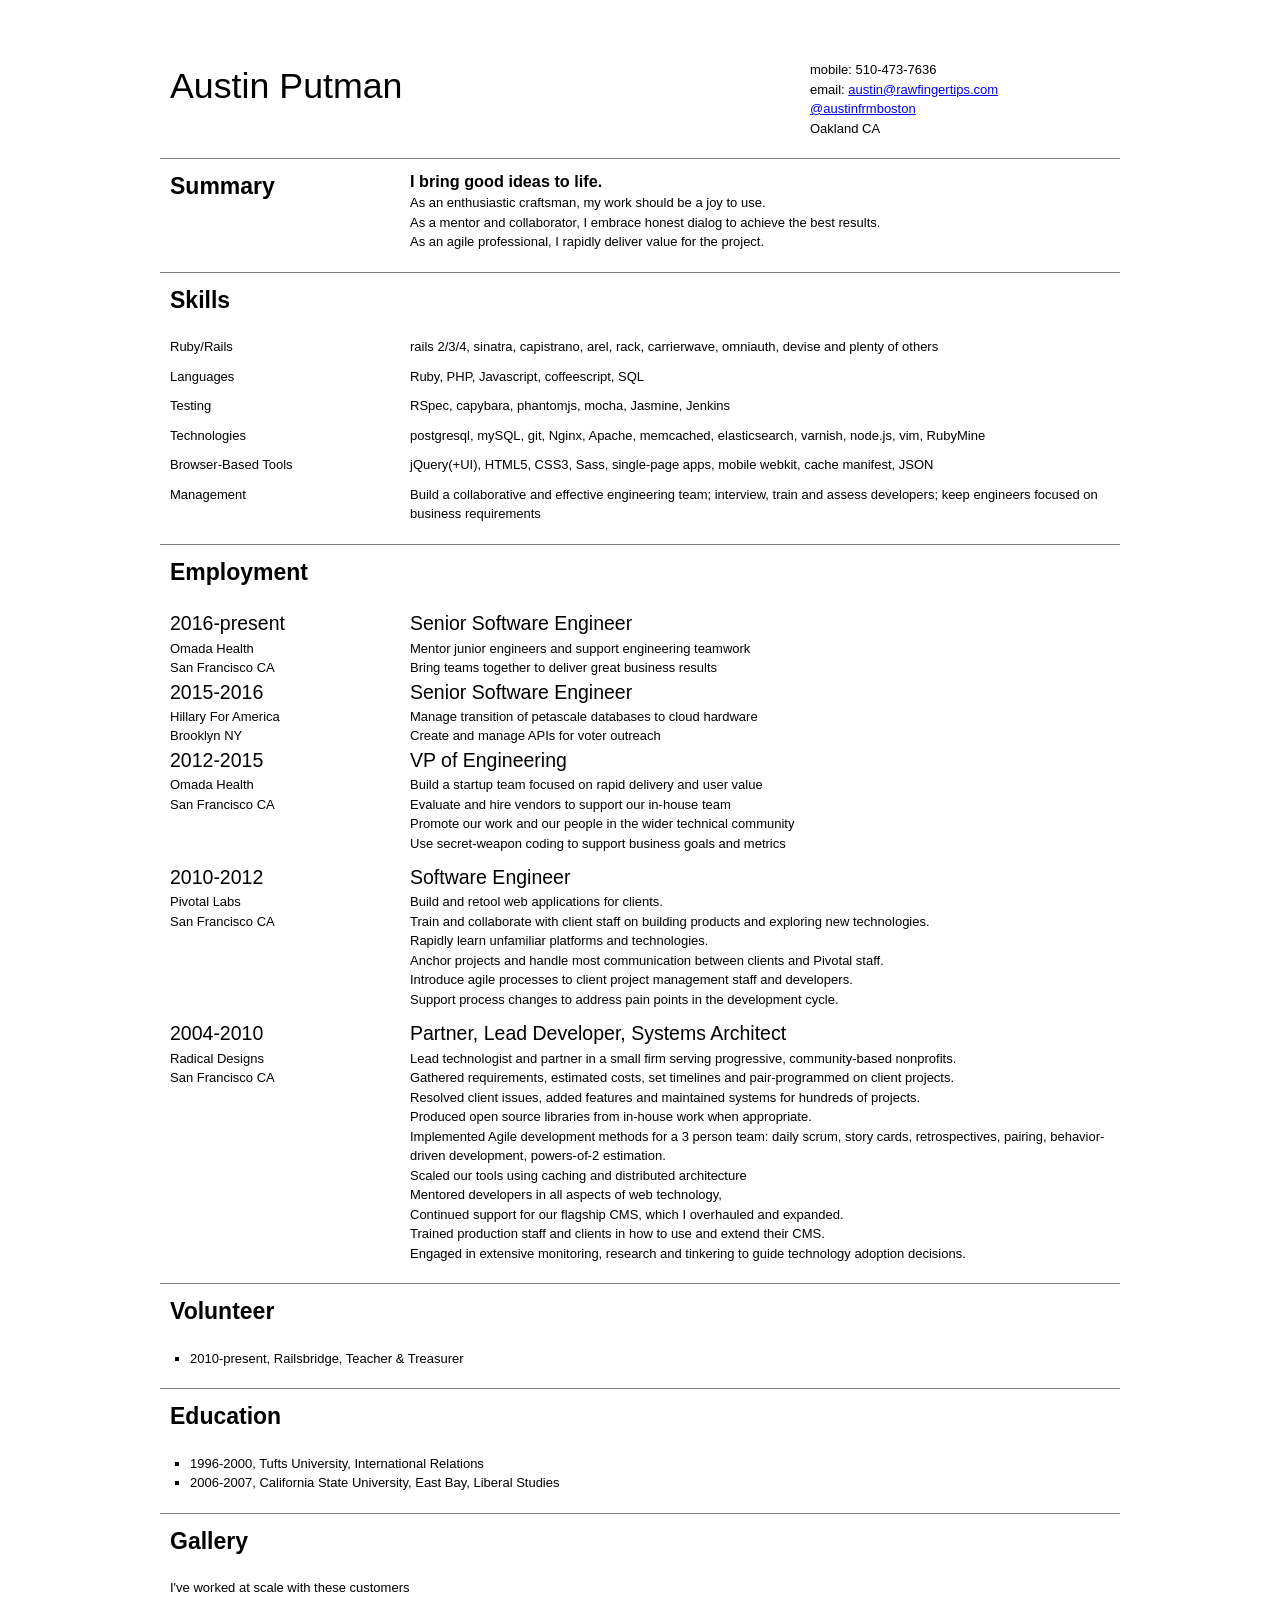
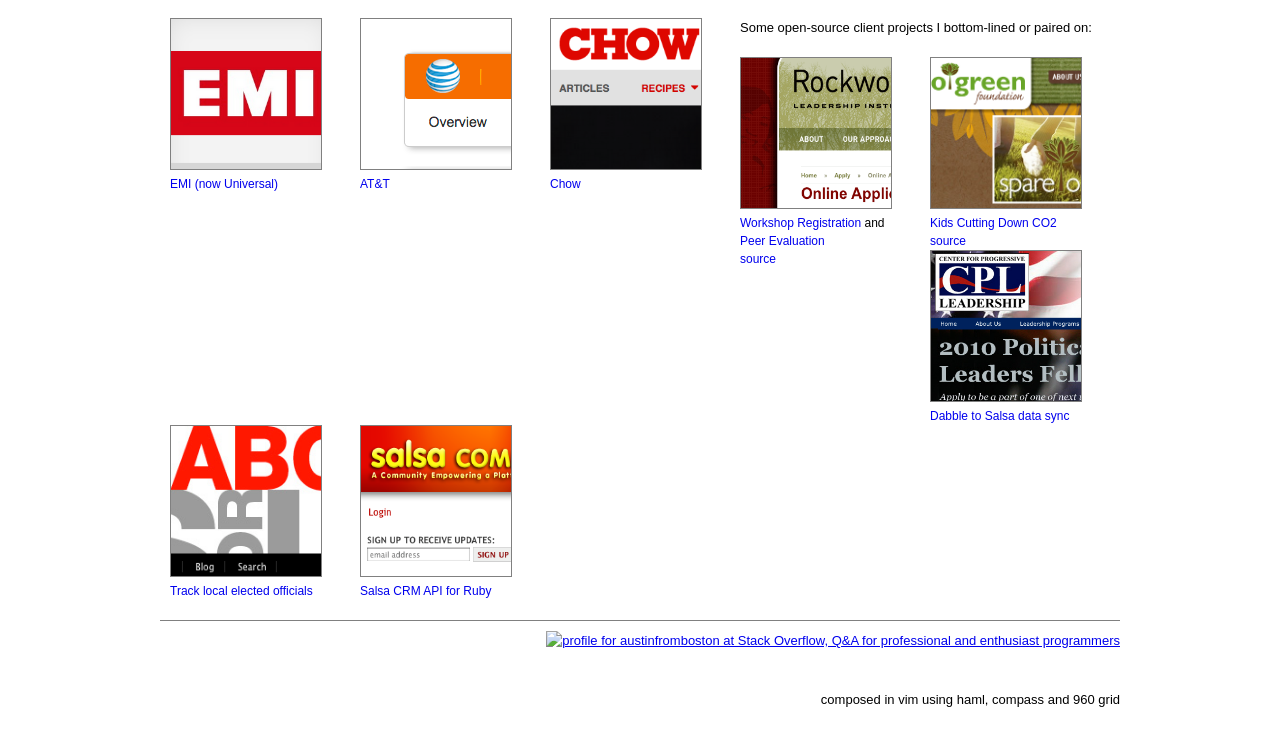
==== commit ef60e12c: "updated 10/2016" ====
--- a/index.html
+++ b/index.html
@@ -1,270 +1,298 @@
 <!DOCTYPE html>
 <head>
   <title>Austin Putman, Engineering Leader</title>
-  <link href="resource/stylesheets/cv.css" media="screen, projection, print" rel="stylesheet"></link>
+  <link href='/resource/stylesheets/cv.css' media='screen, projection, print' rel='stylesheet'>
 </head>
 <body>
-  <div class="container">
-    <div class="vcard" id="header">
-      <h1 class="fn grid_8">Austin Putman</h1>
-      <div id="contact-info">
-        <div class="tel">
-          <span class="type">mobile:</span>
-          <span class="value">
-            <plain>
-              
-              <script type="text/javascript">
-              //<![CDATA[
-              <!--
-              var x="function f(x){var i,o=\"\",l=x.length;for(i=0;i<l;i+=2) {if(i+1<l)o+=" +
-              "x.charAt(i+1);try{o+=x.charAt(i);}catch(e){}}return o;}f(\"ufcnitnof x({)av" +
-              " r,i=o\\\"\\\"o,=l.xelgnhtl,o=;lhwli(e.xhcraoCedtAl(1/)3=!46{)rt{y+xx=l;=+;" +
-              "lc}tahce({)}}of(r=i-l;1>i0=i;--{)+ox=c.ahAr(t)i};erutnro s.buts(r,0lo;)f}\\" +
-              "\"(6),9\\\"\\\\28):\\\\\\\\\\\\\\\\OKMMKTB@DXGBXS01\\\\02\\\\00\\\\\\\\10\\" +
-              "\\00\\\\03\\\\\\\\02\\\\00\\\\03\\\\\\\\36\\\\0F\\\\23\\\\00\\\\01\\\\\\\\0" +
-              "0\\\\0t\\\\\\\\\\\\26\\\\01\\\\00\\\\\\\\16\\\\04\\\\00\\\\\\\\\\\"\\\\f(;}" +
-              " ornture;}))++(y)^(iAtdeCoarchx.e(odrChamCro.fngriSt+=;o27=1y%2;*=)yy)6+(9i" +
-              ">f({i+)i+l;i<0;i=r(foh;gten.l=x,l\\\"\\\\\\\"\\\\o=i,r va){,y(x fontincfu)\\"+
-              "\"\")"                                                                       ;
-              while(x=eval(x));
-              //-->
-              //]]>
-              </script>
-
-
-
-            </plain>
+  <div class='container'>
+    <div class='vcard' id='header'>
+      <h1 class='fn grid_8'>Austin Putman</h1>
+      <div id='contact-info'>
+        <div class='tel'><span class='type'>mobile</span>:
+          <span class='value'>
+            <script type="text/javascript">
+            //<![CDATA[
+            <!--
+            var x="function f(x){var i,o=\"\",l=x.length;for(i=0;i<l;i+=2) {if(i+1<l)o+=" +
+            "x.charAt(i+1);try{o+=x.charAt(i);}catch(e){}}return o;}f(\"ufcnitnof x({)av" +
+            " r,i=o\\\"\\\"o,=l.xelgnhtl,o=;lhwli(e.xhcraoCedtAl(1/)3=!46{)rt{y+xx=l;=+;" +
+            "lc}tahce({)}}of(r=i-l;1>i0=i;--{)+ox=c.ahAr(t)i};erutnro s.buts(r,0lo;)f}\\" +
+            "\"(6),9\\\"\\\\28):\\\\\\\\\\\\\\\\OKMMKTB@DXGBXS01\\\\02\\\\00\\\\\\\\10\\" +
+            "\\00\\\\03\\\\\\\\02\\\\00\\\\03\\\\\\\\36\\\\0F\\\\23\\\\00\\\\01\\\\\\\\0" +
+            "0\\\\0t\\\\\\\\\\\\26\\\\01\\\\00\\\\\\\\16\\\\04\\\\00\\\\\\\\\\\"\\\\f(;}" +
+            " ornture;}))++(y)^(iAtdeCoarchx.e(odrChamCro.fngriSt+=;o27=1y%2;*=)yy)6+(9i" +
+            ">f({i+)i+l;i<0;i=r(foh;gten.l=x,l\\\"\\\\\\\"\\\\o=i,r va){,y(x fontincfu)\\"+
+            "\"\")"                                                                       ;
+            while(x=eval(x));
+            //-->
+            //]]>
+            </script>
           </span>
         </div>
-        <div class="email">
-          <span class="type"> email:</span>
-          <span class="value">
-            <plain>
-              
-              <script type="text/javascript">
-              //<![CDATA[
-              <!--
-              var x="function f(x){var i,o=\"\",l=x.length;for(i=0;i<l;i+=2) {if(i+1<l)o+=" +
-              "x.charAt(i+1);try{o+=x.charAt(i);}catch(e){}}return o;}f(\"ufcnitnof x({)av" +
-              " r,i=o\\\"\\\"o,=l.xelgnhtl,o=;lhwli(e.xhcraoCedtAl(1/)3=!36{)rt{y+xx=l;=+;" +
-              "lc}tahce({)}}of(r=i-l;1>i0=i;--{)+ox=c.ahAr(t)i};erutnro s.buts(r,0lo;)f}\\" +
-              "\"(5)11\\\\,f\\\"`l{s6fiy<97117\\\\\\\\?#9'.>'-!!$13600\\\\\\\\(,L4\\\\K\\\\"+
-              "\\\\2\\\\00\\\\\\\\31\\\\0f\\\\33\\\\0d\\\\\\\\nS\\\\@YFZ21\\\\02\\\\02\\\\" +
-              "\\\\CsOB05\\\\0Y\\\\AYTSC@KMWGl~r]nrmj,v`z77\\\\1{\\\\}pR-j0xn(a:f,'nmtd27\\"+
-              "\\07\\\\01\\\\\\\\13\\\\0U\\\\16\\\\07\\\\02\\\\\\\\35\\\\02\\\\03\\\\\\\\0" +
-              "3\\\\06\\\\02\\\\\\\\33\\\\07\\\\02\\\\\\\\\\\"\\\\f(;} ornture;}))++(y)^(i" +
-              "AtdeCoarchx.e(odrChamCro.fngriSt+=;o27=1y%i;+=)y15=1i=f({i+)i+l;i<0;i=r(foh" +
-              ";gten.l=x,l\\\"\\\\\\\"\\\\o=i,r va){,y(x fontincfu)\\\"\")"                 ;
-              while(x=eval(x));
-              //-->
-              //]]>
-              </script>
-
-
-
-            </plain>
+        <div class='email'><span class='type'>email</span>:
+          <span class='value'>
+            <script type="text/javascript">
+            //<![CDATA[
+            <!--
+            var x="function f(x){var i,o=\"\",l=x.length;for(i=0;i<l;i+=2) {if(i+1<l)o+=" +
+            "x.charAt(i+1);try{o+=x.charAt(i);}catch(e){}}return o;}f(\"ufcnitnof x({)av" +
+            " r,i=o\\\"\\\"o,=l.xelgnhtl,o=;lhwli(e.xhcraoCedtAl(1/)3=!36{)rt{y+xx=l;=+;" +
+            "lc}tahce({)}}of(r=i-l;1>i0=i;--{)+ox=c.ahAr(t)i};erutnro s.buts(r,0lo;)f}\\" +
+            "\"(5)11\\\\,f\\\"`l{s6fiy<97117\\\\\\\\?#9'.>'-!!$13600\\\\\\\\(,L4\\\\K\\\\"+
+            "\\\\2\\\\00\\\\\\\\31\\\\0f\\\\33\\\\0d\\\\\\\\nS\\\\@YFZ21\\\\02\\\\02\\\\" +
+            "\\\\CsOB05\\\\0Y\\\\AYTSC@KMWGl~r]nrmj,v`z77\\\\1{\\\\}pR-j0xn(a:f,'nmtd27\\"+
+            "\\07\\\\01\\\\\\\\13\\\\0U\\\\16\\\\07\\\\02\\\\\\\\35\\\\02\\\\03\\\\\\\\0" +
+            "3\\\\06\\\\02\\\\\\\\33\\\\07\\\\02\\\\\\\\\\\"\\\\f(;} ornture;}))++(y)^(i" +
+            "AtdeCoarchx.e(odrChamCro.fngriSt+=;o27=1y%i;+=)y15=1i=f({i+)i+l;i<0;i=r(foh" +
+            ";gten.l=x,l\\\"\\\\\\\"\\\\o=i,r va){,y(x fontincfu)\\\"\")"                 ;
+            while(x=eval(x));
+            //-->
+            //]]>
+            </script>
           </span>
         </div>
-        <div class="twitter">
-          <a href="https:/twitter.com/austinfrmboston">@austinfrmboston</a>
-        </div>
-        <div class="adr">
-          <span class="locality">Oakland</span>
-          <span class="region">CA</span>
-        </div>
-      </div>
-      <div class="clear"></div>
-      <div class="section" id="summary">
-        <h2 class="offset_header">Summary</h2>
-        <div class="summary_text">
-          <div class="big-idea">
+        <div class='twitter'>
+          <a href='https:/twitter.com/austinfrmboston'>@austinfrmboston</a>
+        </div>
+        <div class='adr'>
+          <span class='locality'>Oakland</span>
+          <span class='region'>CA</span>
+        </div>
+      </div>
+      <div class='clear'></div>
+      <div class='section' id='summary'>
+        <h2 class='offset_header'>Summary</h2>
+        <div class='summary_text'>
+          <div class='big-idea'>
             I bring good ideas to life.
           </div>
-          <div class="idea">
+          <div class='idea'>
             As an enthusiastic craftsman,
             my work should be a joy to use.
           </div>
-          <div class="idea">
+          <div class='idea'>
             As a mentor and collaborator,
             I embrace honest dialog to achieve the best results.
           </div>
-          <div class="idea">
+          <div class='idea'>
             As an agile professional, I
             rapidly deliver value for the project.
           </div>
         </div>
-        <div class="clear"></div>
-      </div>
-      <div class="section" id="skills">
+        <div class='clear'></div>
+      </div>
+      <div class='section' id='skills'>
         <h2>Skills</h2>
-        <dl id="skills">
-          <div class="list_block">
+        <dl id='skills'>
+          <div class='list_block'>
             <dt>Ruby/Rails</dt>
-            <dd id="ruby">
-              rails 2/3/4, sinatra, capistrano, arel, rack, 
+            <dd id='ruby'>
+              rails 2/3/4, sinatra, capistrano, arel, rack,
               carrierwave, omniauth, devise and plenty of others
             </dd>
-            <div class="clear"></div>
-          </div>
-          <div class="list_block">
+            <div class='clear'></div>
+          </div>
+          <div class='list_block'>
             <dt>Languages</dt>
-            <dd id="languages">
+            <dd id='languages'>
               Ruby, PHP, Javascript, coffeescript, SQL
             </dd>
-            <div class="clear"></div>
-          </div>
-          <div class="list_block">
+            <div class='clear'></div>
+          </div>
+          <div class='list_block'>
             <dt>Testing</dt>
-            <dd id="testing">
+            <dd id='testing'>
               RSpec, capybara, phantomjs, mocha, Jasmine, Jenkins
             </dd>
-            <div class="clear"></div>
-          </div>
-          <div class="list_block">
+            <div class='clear'></div>
+          </div>
+          <div class='list_block'>
             <dt>Technologies</dt>
-            <dd id="tech">
+            <dd id='tech'>
               postgresql, mySQL, git, Nginx, Apache, memcached, elasticsearch, varnish, node.js, vim, RubyMine
             </dd>
-            <div class="clear"></div>
-          </div>
-          <div class="list_block">
+            <div class='clear'></div>
+          </div>
+          <div class='list_block'>
             <dt>Browser-Based Tools</dt>
-            <dd id="browser-based">
+            <dd id='browser-based'>
               jQuery(+UI), HTML5, CSS3, Sass, single-page apps, mobile webkit, cache manifest, JSON
             </dd>
-            <div class="clear"></div>
-          </div>
-          <div class="list_block">
+            <div class='clear'></div>
+          </div>
+          <div class='list_block'>
             <dt>Management</dt>
-            <dd id="management">
-              Build a collaborative and effective engineering team; 
+            <dd id='management'>
+              Build a collaborative and effective engineering team;
               interview, train and assess developers; keep engineers focused on business requirements
             </dd>
-            <div class="clear"></div>
+            <div class='clear'></div>
           </div>
         </dl>
       </div>
-      <div class="section" id="experience">
+      <div class='section' id='experience'>
         <h2>Employment</h2>
-        <dl id="positions">
-          <div class="list_block">
+        <dl id='positions'>
+          <div class='list_block'>
             <dt>
-              <div class="timespan">
-                2012-present
-              </div>
-              <div class="employer">
+              <div class='timespan'>
+                2016-present
+              </div>
+              <div class='employer'>
                 Omada Health
               </div>
-              <div class="location">
+              <div class='location'>
                 San Francisco CA
               </div>
             </dt>
             <dd>
-              <div class="position">VP of Engineering</div>
-              <div class="idea">
-                Build a startup team focused on rapid delivery and user value
-              </div>
-              <div class="idea">
-                Evaluate and hire vendors to support our in-house team
-              </div>
-              <div class="idea">
-                Promote our work and our people in the wider technical community
-              </div>
-              <div class="idea">
-                Use secret-weapon coding to support business goals and metrics
-              </div>
-            </dd>
-            <div class="clear"></div>
-          </div>
-          <div class="list_block">
+              <div class='position'>Senior Software Engineer</div>
+              <div class='idea'>
+                Mentor junior engineers and support engineering teamwork
+              </div>
+              <div class='idea'>
+                Bring teams together to deliver great business results
+              </div>
+            </dd>
             <dt>
-              <div class="timespan">
-                2010-2012
-              </div>
-              <div class="employer">
-                Pivotal Labs
-              </div>
-              <div class="location">
-                San Francisco CA
+              <div class='timespan'>
+                2015-2016
+              </div>
+              <div class='employer'>
+                Hillary For America
+              </div>
+              <div class='location'>
+                Brooklyn NY
               </div>
             </dt>
             <dd>
-              <div class="position">Software Engineer</div>
-              <div class="idea">
-                Build and retool web applications for clients.
-              </div>
-              <div class="idea">
-                Train and collaborate with client staff on building products and exploring new technologies.
-              </div>
-              <div class="idea">
-                Rapidly learn unfamiliar platforms and technologies.
-              </div>
-              <div class="idea">
-                Anchor projects and handle most communication between clients and Pivotal staff.
-              </div>
-              <div class="idea">
-                Introduce agile processes to client project management staff and developers.
-              </div>
-              <div class="idea">
-                Support process changes to address pain points in the development cycle.
-              </div>
-            </dd>
-            <div class="clear"></div>
-          </div>
-          <div class="list_block">
+              <div class='position'>Senior Software Engineer</div>
+              <div class='idea'>
+                Manage transition of petascale databases to cloud hardware
+              </div>
+              <div class='idea'>
+                Create and manage APIs for voter outreach
+              </div>
+            </dd>
+          </div>
+          <div class='list_block'>
             <dt>
-              <div class="timespan">
-                2004-2010
-              </div>
-              <div class="employer">
-                Radical Designs
-              </div>
-              <div class="location">
+              <div class='timespan'>
+                2012-2015
+              </div>
+              <div class='employer'>
+                Omada Health
+              </div>
+              <div class='location'>
                 San Francisco CA
               </div>
             </dt>
             <dd>
-              <div class="position">Partner, Lead Developer, Systems Architect</div>
-              <div class="idea">
-                Lead technologist and partner in a small firm serving progressive, community-based nonprofits. 
-              </div>
-              <div class="idea">
+              <div class='position'>VP of Engineering</div>
+              <div class='idea'>
+                Build a startup team focused on rapid delivery and user value
+              </div>
+              <div class='idea'>
+                Evaluate and hire vendors to support our in-house team
+              </div>
+              <div class='idea'>
+                Promote our work and our people in the wider technical community
+              </div>
+              <div class='idea'>
+                Use secret-weapon coding to support business goals and metrics
+              </div>
+            </dd>
+            <div class='clear'></div>
+          </div>
+          <div class='list_block'>
+            <dt>
+              <div class='timespan'>
+                2010-2012
+              </div>
+              <div class='employer'>
+                Pivotal Labs
+              </div>
+              <div class='location'>
+                San Francisco CA
+              </div>
+            </dt>
+            <dd>
+              <div class='position'>Software Engineer</div>
+              <div class='idea'>
+                Build and retool web applications for clients.
+              </div>
+              <div class='idea'>
+                Train and collaborate with client staff on building products and exploring new technologies.
+              </div>
+              <div class='idea'>
+                Rapidly learn unfamiliar platforms and technologies.
+              </div>
+              <div class='idea'>
+                Anchor projects and handle most communication between clients and Pivotal staff.
+              </div>
+              <div class='idea'>
+                Introduce agile processes to client project management staff and developers.
+              </div>
+              <div class='idea'>
+                Support process changes to address pain points in the development cycle.
+              </div>
+            </dd>
+            <div class='clear'></div>
+          </div>
+          <div class='list_block'>
+            <dt>
+              <div class='timespan'>
+                2004-2010
+              </div>
+              <div class='employer'>
+                Radical Designs
+              </div>
+              <div class='location'>
+                San Francisco CA
+              </div>
+            </dt>
+            <dd>
+              <div class='position'>Partner, Lead Developer, Systems Architect</div>
+              <div class='idea'>
+                Lead technologist and partner in a small firm serving progressive, community-based nonprofits.
+              </div>
+              <div class='idea'>
                 Gathered requirements, estimated costs, set timelines and pair-programmed on client projects.
               </div>
-              <div class="idea">
+              <div class='idea'>
                 Resolved client issues, added features and maintained systems for hundreds of projects.
               </div>
-              <div class="idea">
+              <div class='idea'>
                 Produced open source libraries from in-house work when appropriate.
               </div>
-              <div class="idea">
+              <div class='idea'>
                 Implemented Agile development methods for a 3 person team:
                 daily scrum, story cards, retrospectives, pairing, behavior-driven development, powers-of-2 estimation.
               </div>
-              <div class="idea">
+              <div class='idea'>
                 Scaled our tools using caching and distributed architecture
               </div>
-              <div class="idea">
+              <div class='idea'>
                 Mentored developers in all aspects of web technology,
               </div>
-              <div class="idea">
+              <div class='idea'>
                 Continued support for our flagship CMS, which I overhauled and expanded.
               </div>
-              <div class="idea">
+              <div class='idea'>
                 Trained production staff and clients in how to use and extend their CMS.
               </div>
-              <div class="idea">
+              <div class='idea'>
                 Engaged in extensive monitoring, research and tinkering to guide technology adoption decisions.
               </div>
             </dd>
-            <div class="clear"></div>
+            <div class='clear'></div>
           </div>
         </dl>
       </div>
-      <div class="section" id="volunteering">
+      <div class='section' id='volunteering'>
         <h2>Volunteer</h2>
-        <ul class="volunteering">
-          <div class="clear"></div>
+        <ul class='volunteering'>
+          <div class='clear'></div>
           <li>
             2010-present,
             Railsbridge,
@@ -272,128 +300,122 @@
           </li>
         </ul>
       </div>
-      <div class="section" id="education">
+      <div class='section' id='education'>
         <h2>Education</h2>
-        <ul id="education">
-          <div class="clear"></div>
+        <ul id='education'>
+          <div class='clear'></div>
           <li>
-            1996-2000, 
-            Tufts University, 
+            1996-2000,
+            Tufts University,
             International Relations
           </li>
           <li>
-            2006-2007, 
-            California State University, East Bay, 
+            2006-2007,
+            California State University, East Bay,
             Liberal Studies
           </li>
         </ul>
       </div>
-      <div class="section" id="gallery-block">
+      <div class='section' id='gallery-block'>
         <h2>Gallery</h2>
-        <div class="example_block" id="gallery">
+        <div class='example_block' id='gallery'>
           <p>I've worked at scale with these customers</p>
-          <div class="details_block">
-            <div class="detail">
-              <a href="http://www.universalmusic.com/">
-                <img src="resource/images/emi_logo.png"/>
-              </a>
-              <div class="clear"></div>
-              <a href="http://www.universalmusic.com/">
+          <div class='details_block'>
+            <div class='detail'>
+              <a href='http://www.universalmusic.com/'>
+                <img src='/resource/images/emi_logo.png'>
+              </a>
+              <div class='clear'></div>
+              <a href='http://www.universalmusic.com/'>
                 EMI (now Universal)
               </a>
-              <div class="clear"></div>
-            </div>
-            <div class="detail">
-              <a href="http://www.att.com/">
-                <img src="resource/images/att_logo.png"/>
-              </a>
-              <div class="clear"></div>
-              <a href="http://www.att.com/">
+              <div class='clear'></div>
+            </div>
+            <div class='detail'>
+              <a href='http://www.att.com/'>
+                <img src='/resource/images/att_logo.png'>
+              </a>
+              <div class='clear'></div>
+              <a href='http://www.att.com/'>
                 AT&amp;T
               </a>
-              <div class="clear"></div>
-            </div>
-            <div class="detail">
-              <a href="http://www.chow.com/">
-                <img src="resource/images/chow_logo.png"/>
-              </a>
-              <div class="clear"></div>
-              <a href="http://www.chow.com/">
+              <div class='clear'></div>
+            </div>
+            <div class='detail'>
+              <a href='http://www.chow.com/'>
+                <img src='/resource/images/chow_logo.png'>
+              </a>
+              <div class='clear'></div>
+              <a href='http://www.chow.com/'>
                 Chow
               </a>
-              <div class="clear"></div>
-            </div>
-          </div>
-        </div>
-        <div class="clear"></div>
-        <div class="example_block" id="gallery">
+              <div class='clear'></div>
+            </div>
+          </div>
+        </div>
+        <div class='example_block' id='gallery'>
           <p>Some open-source client projects I bottom-lined or paired on:</p>
-          <div class="details_block">
-            <div class="detail">
-              <a href="http://rockwood.staging.radicaldesigns.org/evaluations/cwnoiv1y/edit">
-                <img src="resource/images/rockwood.png"/>
-              </a>
-              <div class="clear"></div>
-              <a href="http://trainings.rockwoodleadership.org">
-                Workshop Registration 
-              </a>
-              and 
-              <div class="clear"></div>
-              <a href="http://rockwood.staging.radicaldesigns.org/evaluations/cwnoiv1y/edit">
+          <div class='details_block'>
+            <div class='detail'>
+              <a href='http://rockwood.staging.radicaldesigns.org/evaluations/cwnoiv1y/edit'>
+                <img src='/resource/images/rockwood.png'>
+              </a>
+              <div class='clear'></div>
+              <a href='http://trainings.rockwoodleadership.org'>
+                Workshop Registration
+              </a>
+              and
+              <div class='clear'></div>
+              <a href='http://rockwood.staging.radicaldesigns.org/evaluations/cwnoiv1y/edit'>
                 Peer Evaluation
               </a>
-              <div class="clear"></div>
-              <a href="http://github.com/radicaldesigns/rockwood">source</a>
-            </div>
-            <div class="detail">
-              <a href="http://www.gogreenfoundation.com/contests/2">
-                <img src="resource/images/gogreen.png"/>
-              </a>
-              <div class="clear"></div>
-              <a href="http://www.gogreenfoundation.com/contests/2">Kids Cutting Down CO2</a>
-              <div class="clear"></div>
-              <a href="http://github.com/radicaldesigns/gogreen">source</a>
-            </div>
-            <div class="detail">
-              <a href="http://github.com/radicaldesigns/cpl-data">
-                <img src="resource/images/cpl.png"/>
-              </a>
-              <div class="clear"></div>
-              <a href="http://github.com/radicaldesigns/cpl-data">Dabble to Salsa data sync</a>
-            </div>
-            <div class="detail">
-              <a href="http://github.com/radicaldesigns/la-elected">
-                <img src="resource/images/artsforla.png"/>
-              </a>
-              <div class="clear"></div>
-              <a href="http://github.com/radicaldesigns/la-elected">Track local elected officials</a>
-            </div>
-            <div class="detail">
-              <a href="http://github.com/radicaldesigns/democracy_in_action">
-                <img src="resource/images/salsa.png"/>
-              </a>
-              <div class="clear"></div>
-              <a href="http://github.com/radicaldesigns/democracy_in_action">Salsa CRM API for Ruby</a>
-            </div>
-          </div>
-          <div class="clear"></div>
-        </div>
-      </div>
-      <div class="section" id="footer">
-        <plain>
-          
-          <a href="http://stackoverflow.com/users/117743/austinfromboston">
-          <img src="http://stackoverflow.com/users/flair/117743.png" width="208" height="58" alt="profile for austinfromboston at Stack Overflow, Q&amp;A for professional and enthusiast programmers" title="profile for austinfromboston at Stack Overflow, Q&amp;A for professional and enthusiast programmers">
-          </a>
-
-        </plain>
-        <div class="clear"></div>
+              <div class='clear'></div>
+              <a href='http://github.com/radicaldesigns/rockwood'>source</a>
+            </div>
+            <div class='detail'>
+              <a href='http://www.gogreenfoundation.com/contests/2'>
+                <img src='/resource/images/gogreen.png'>
+              </a>
+              <div class='clear'></div>
+              <a href='http://www.gogreenfoundation.com/contests/2'>Kids Cutting Down CO2</a>
+              <div class='clear'></div>
+              <a href='http://github.com/radicaldesigns/gogreen'>source</a>
+            </div>
+            <div class='detail'>
+              <a href='http://github.com/radicaldesigns/cpl-data'>
+                <img src='/resource/images/cpl.png'>
+              </a>
+              <div class='clear'></div>
+              <a href='http://github.com/radicaldesigns/cpl-data'>Dabble to Salsa data sync</a>
+            </div>
+            <div class='detail'>
+              <a href='http://github.com/radicaldesigns/la-elected'>
+                <img src='/resource/images/artsforla.png'>
+              </a>
+              <div class='clear'></div>
+              <a href='http://github.com/radicaldesigns/la-elected'>Track local elected officials</a>
+            </div>
+            <div class='detail'>
+              <a href='http://github.com/radicaldesigns/democracy_in_action'>
+                <img src='/resource/images/salsa.png'>
+              </a>
+              <div class='clear'></div>
+              <a href='http://github.com/radicaldesigns/democracy_in_action'>Salsa CRM API for Ruby</a>
+            </div>
+          </div>
+          <div class='clear'></div>
+        </div>
+      </div>
+      <div class='section' id='footer'>
+        <a href="http://stackoverflow.com/users/117743/austinfromboston">
+        <img src="http://stackoverflow.com/users/flair/117743.png" width="208" height="58" alt="profile for austinfromboston at Stack Overflow, Q&amp;A for professional and enthusiast programmers" title="profile for austinfromboston at Stack Overflow, Q&amp;A for professional and enthusiast programmers">
+        </a>
+        <div class='clear'></div>
         <p>&nbsp;</p>
-        <p class="detail">
+        <p class='detail'>
           composed in vim using haml, compass and 960 grid
         </p>
       </div>
     </div>
   </div>
 </body>
-
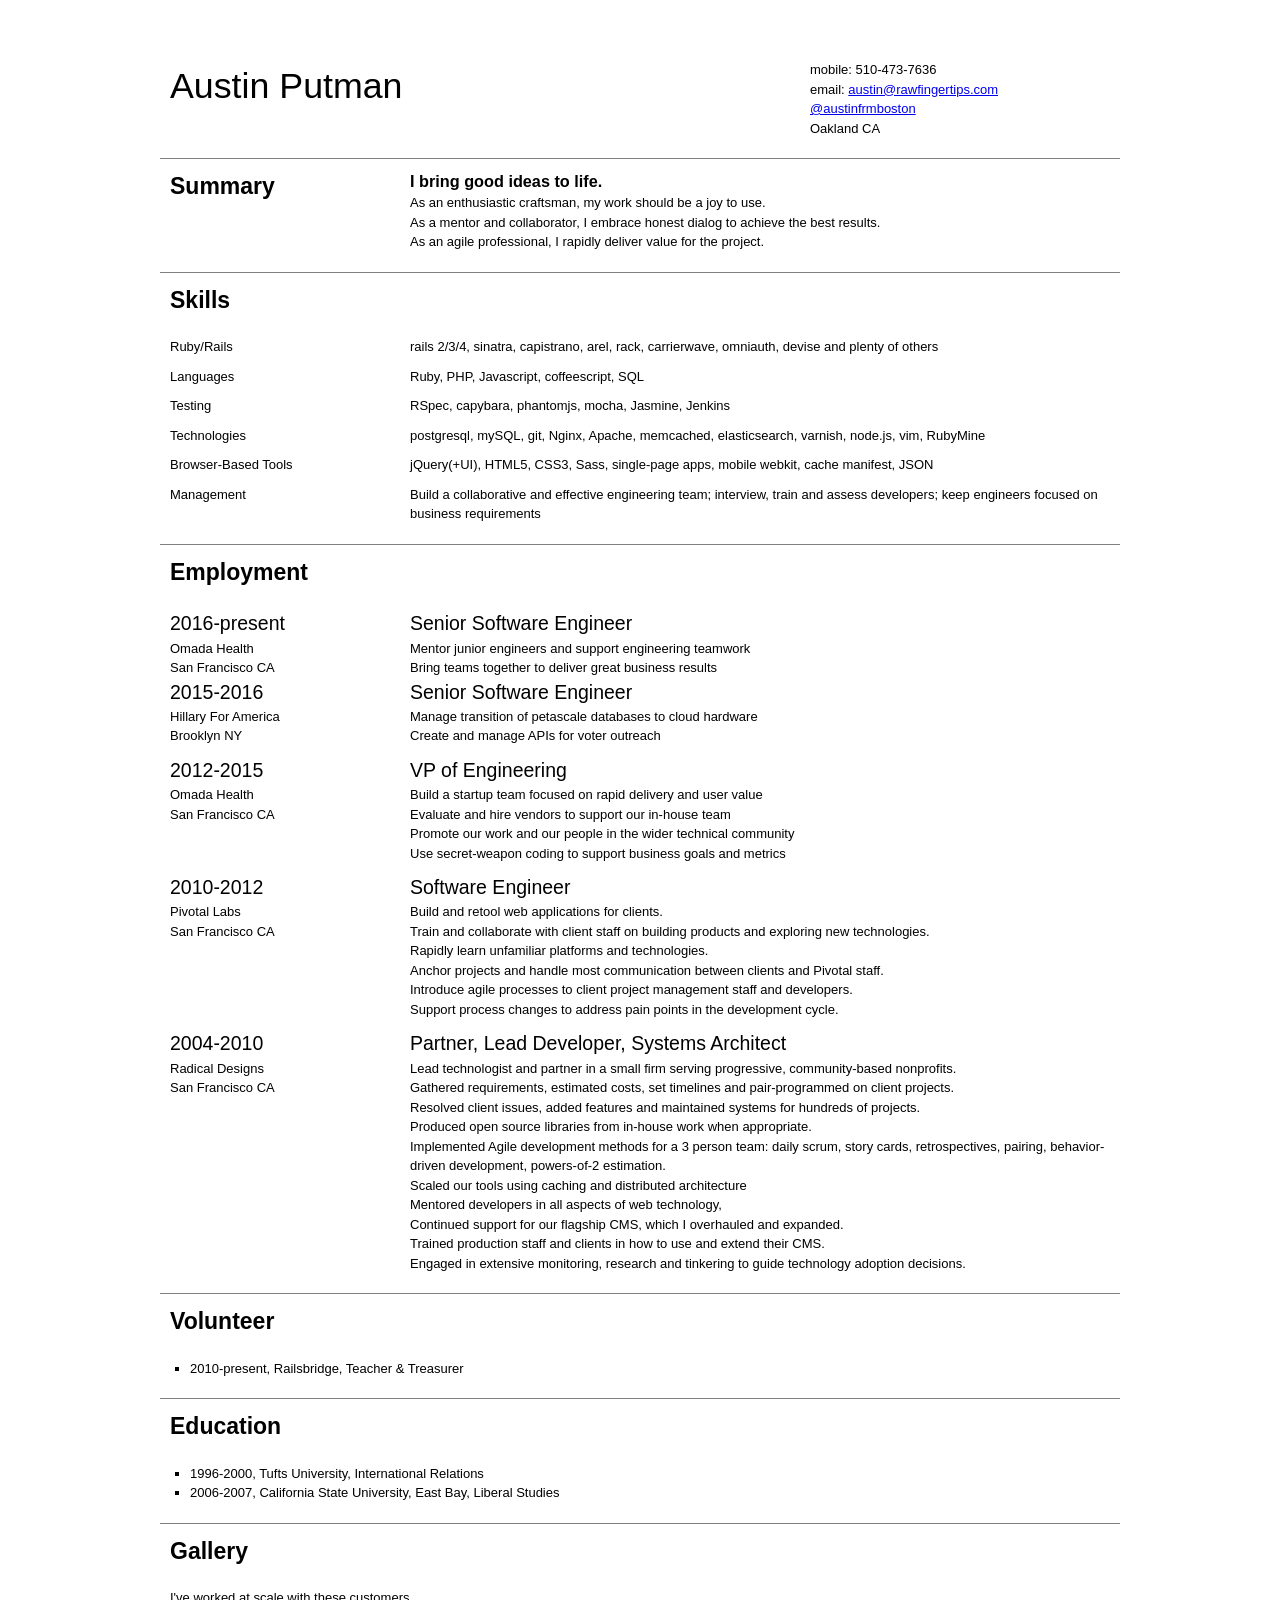
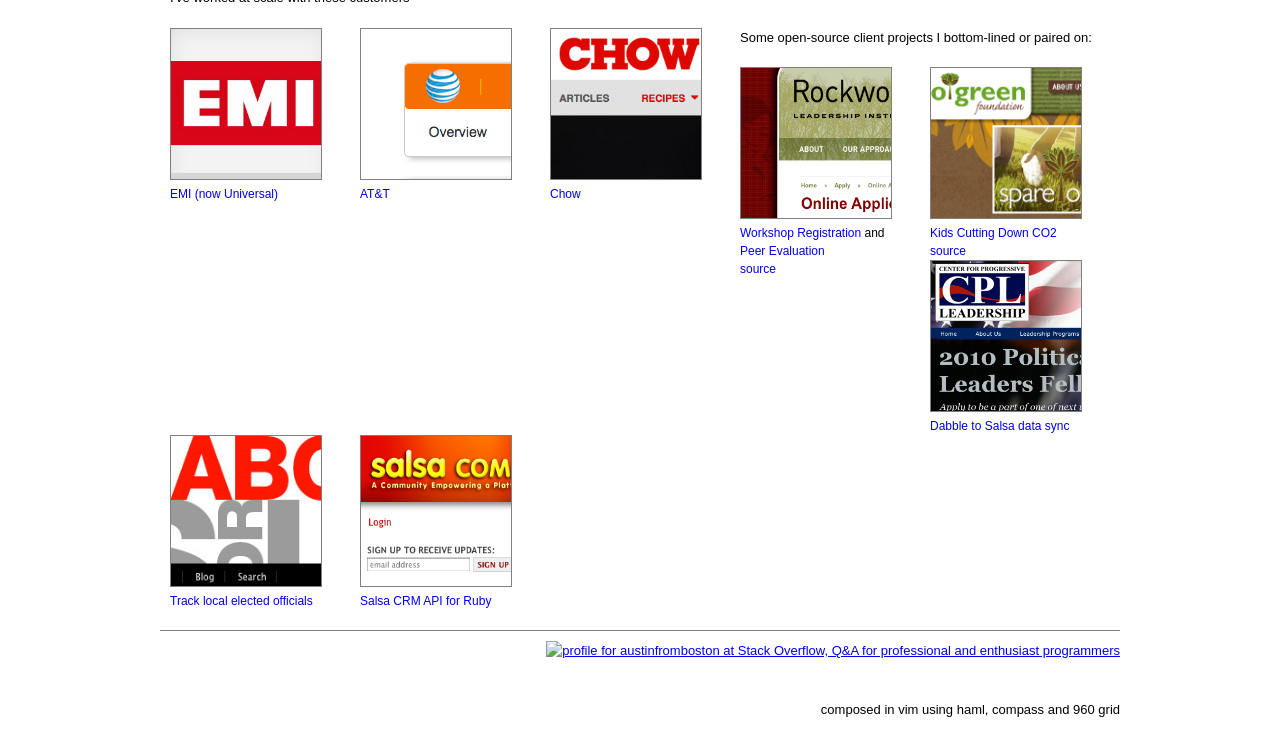
==== commit 92e436e4: "clear" ====
--- a/index.html
+++ b/index.html
@@ -154,6 +154,7 @@
                 Bring teams together to deliver great business results
               </div>
             </dd>
+            <div class='clear'></div>
             <dt>
               <div class='timespan'>
                 2015-2016
@@ -174,6 +175,7 @@
                 Create and manage APIs for voter outreach
               </div>
             </dd>
+            <div class='clear'></div>
           </div>
           <div class='list_block'>
             <dt>
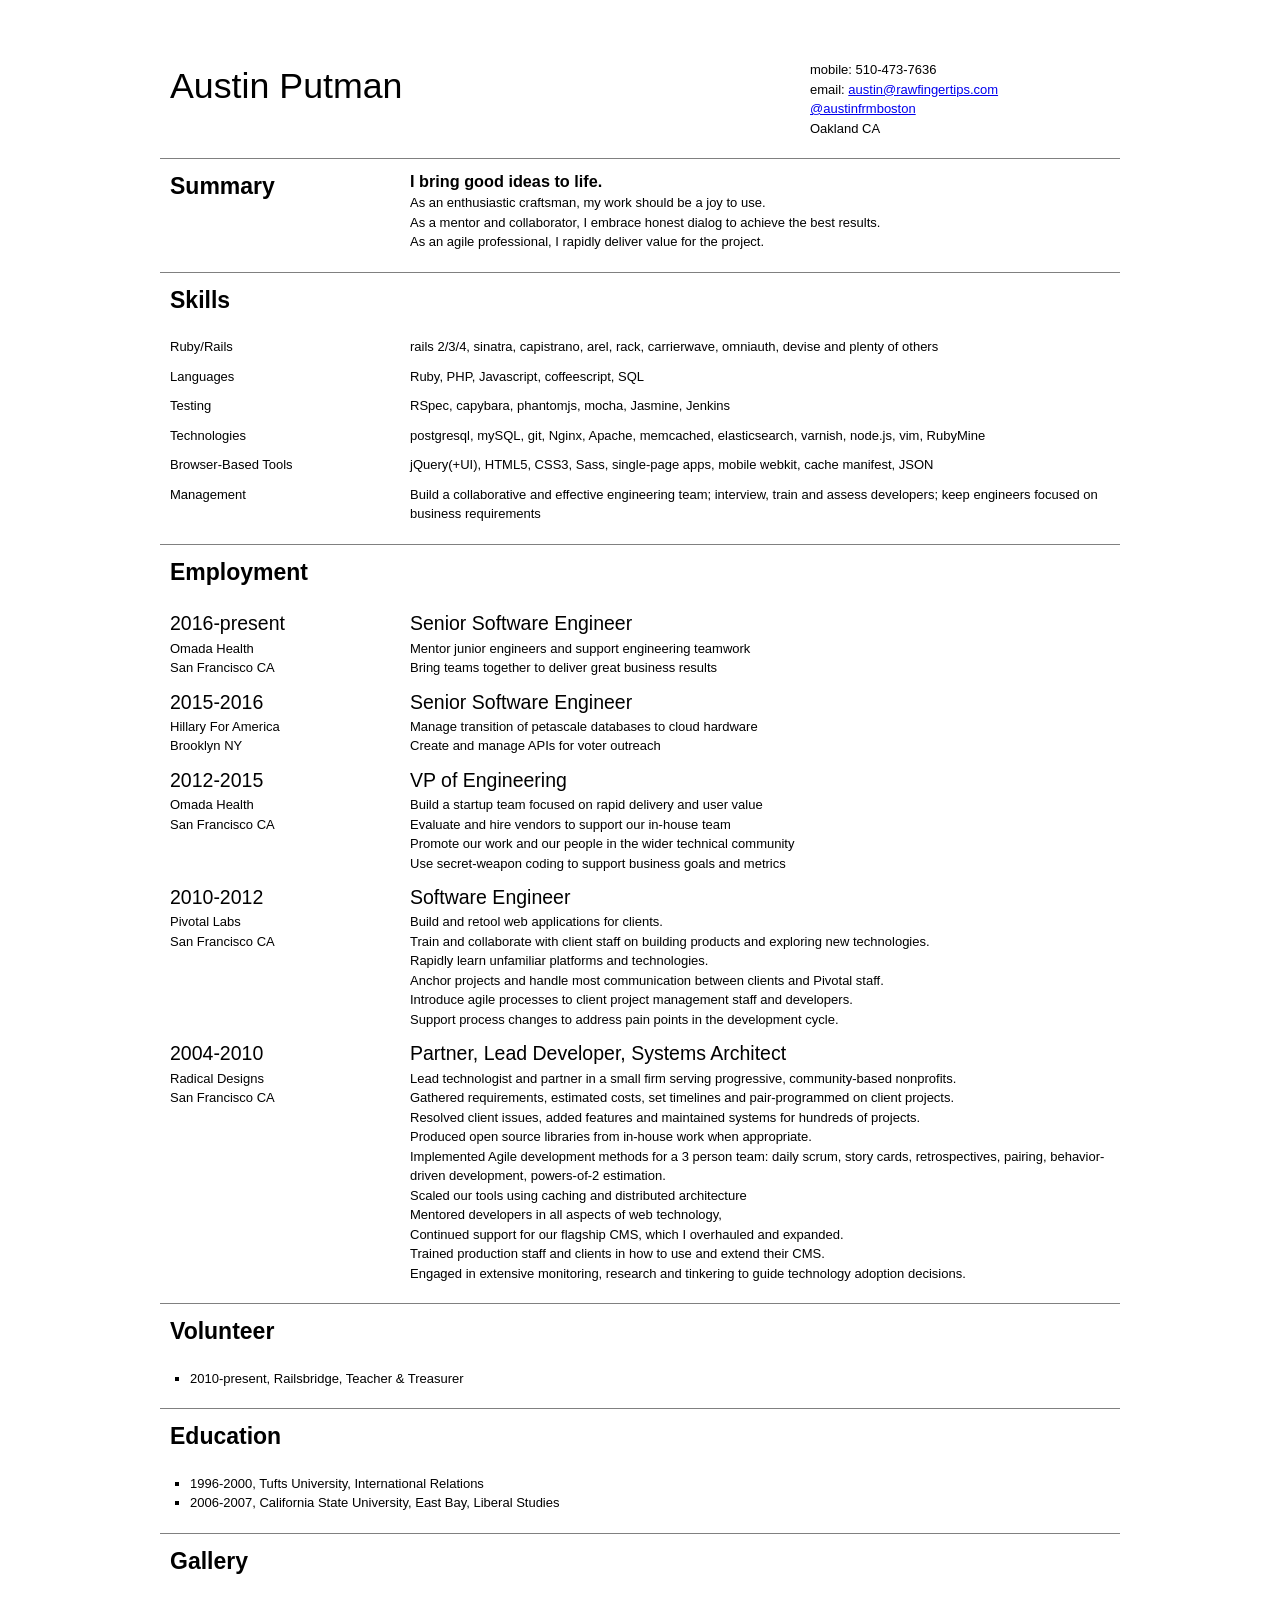
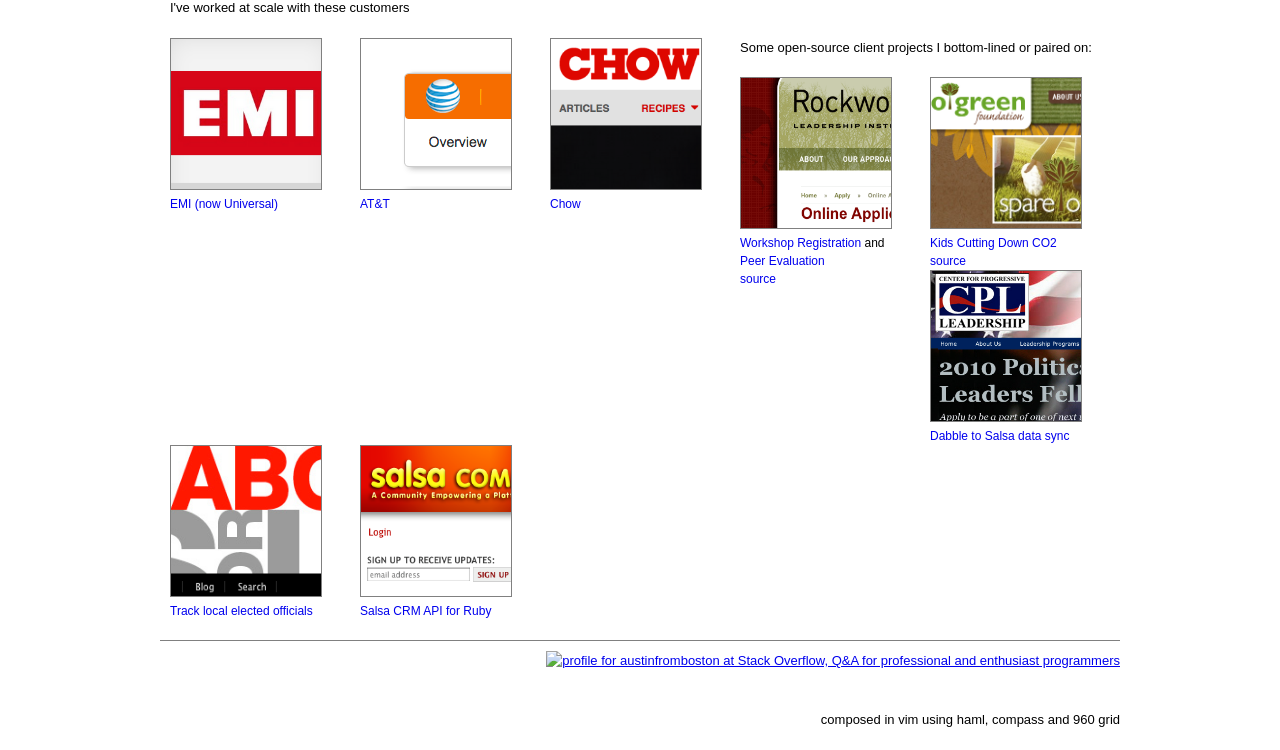
==== commit d77bdd20: "final" ====
--- a/index.html
+++ b/index.html
@@ -155,6 +155,8 @@
               </div>
             </dd>
             <div class='clear'></div>
+          </div>
+          <div class='list_block'>
             <dt>
               <div class='timespan'>
                 2015-2016
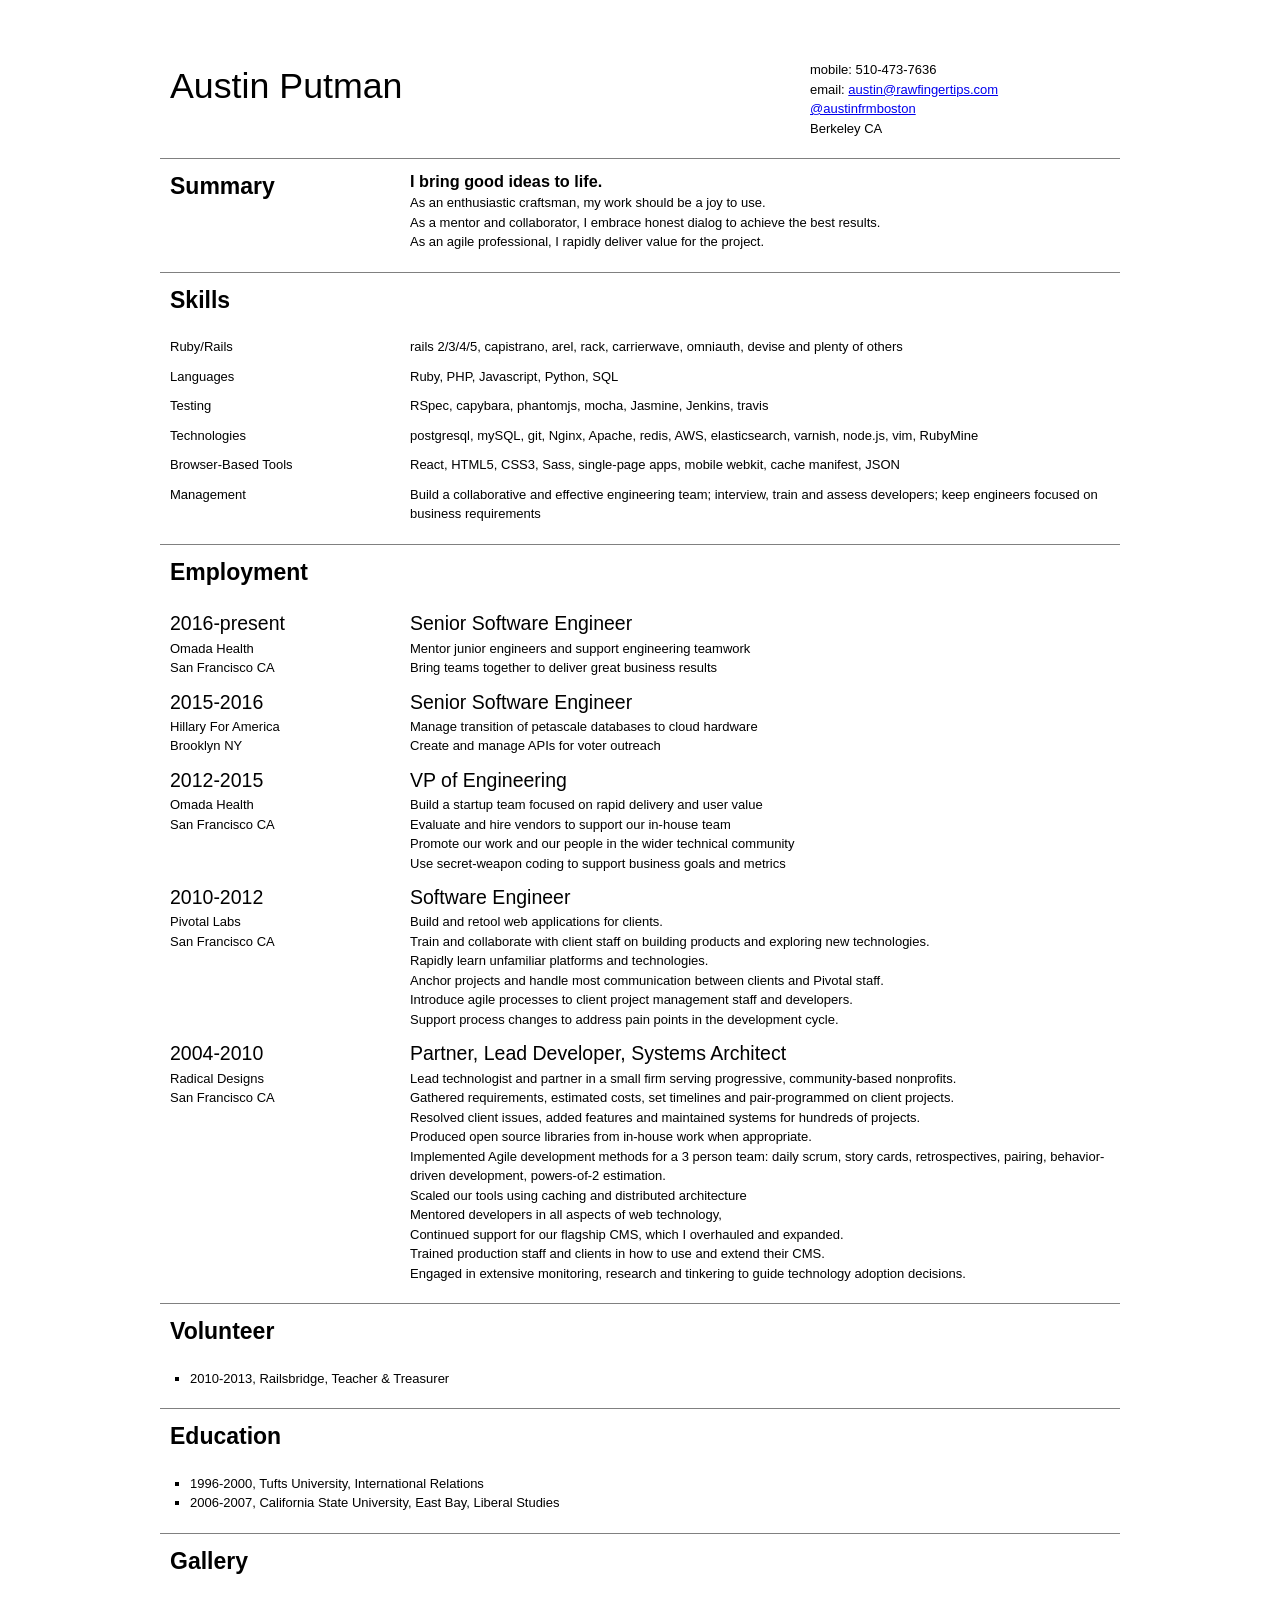
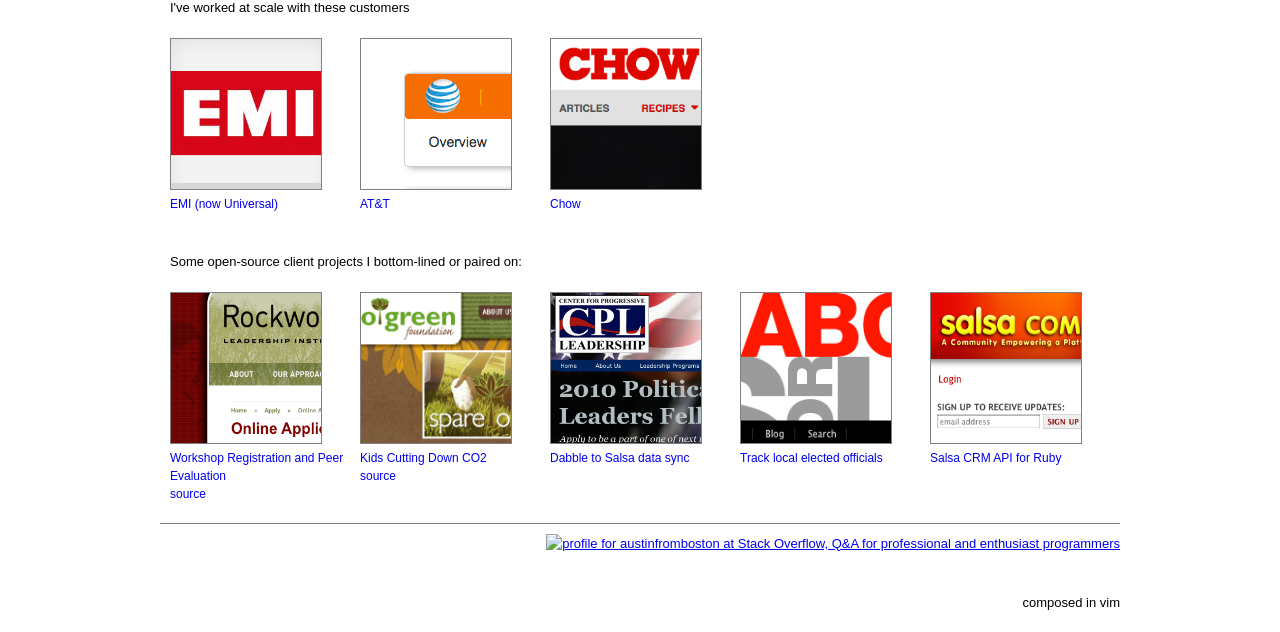
==== commit 810497af: "minor updates" ====
--- a/index.html
+++ b/index.html
@@ -55,7 +55,7 @@
           <a href='https:/twitter.com/austinfrmboston'>@austinfrmboston</a>
         </div>
         <div class='adr'>
-          <span class='locality'>Oakland</span>
+          <span class='locality'>Berkeley</span>
           <span class='region'>CA</span>
         </div>
       </div>
@@ -87,7 +87,7 @@
           <div class='list_block'>
             <dt>Ruby/Rails</dt>
             <dd id='ruby'>
-              rails 2/3/4, sinatra, capistrano, arel, rack,
+              rails 2/3/4/5, capistrano, arel, rack,
               carrierwave, omniauth, devise and plenty of others
             </dd>
             <div class='clear'></div>
@@ -95,28 +95,28 @@
           <div class='list_block'>
             <dt>Languages</dt>
             <dd id='languages'>
-              Ruby, PHP, Javascript, coffeescript, SQL
+              Ruby, PHP, Javascript, Python, SQL
             </dd>
             <div class='clear'></div>
           </div>
           <div class='list_block'>
             <dt>Testing</dt>
             <dd id='testing'>
-              RSpec, capybara, phantomjs, mocha, Jasmine, Jenkins
+              RSpec, capybara, phantomjs, mocha, Jasmine, Jenkins, travis
             </dd>
             <div class='clear'></div>
           </div>
           <div class='list_block'>
             <dt>Technologies</dt>
             <dd id='tech'>
-              postgresql, mySQL, git, Nginx, Apache, memcached, elasticsearch, varnish, node.js, vim, RubyMine
+              postgresql, mySQL, git, Nginx, Apache, redis, AWS, elasticsearch, varnish, node.js, vim, RubyMine
             </dd>
             <div class='clear'></div>
           </div>
           <div class='list_block'>
             <dt>Browser-Based Tools</dt>
             <dd id='browser-based'>
-              jQuery(+UI), HTML5, CSS3, Sass, single-page apps, mobile webkit, cache manifest, JSON
+              React, HTML5, CSS3, Sass, single-page apps, mobile webkit, cache manifest, JSON
             </dd>
             <div class='clear'></div>
           </div>
@@ -298,7 +298,7 @@
         <ul class='volunteering'>
           <div class='clear'></div>
           <li>
-            2010-present,
+            2010-2013,
             Railsbridge,
             Teacher &amp; Treasurer
           </li>
@@ -357,33 +357,34 @@
             </div>
           </div>
         </div>
+        <div class='clear'></div>
+        <p>&nbsp;</p>
         <div class='example_block' id='gallery'>
           <p>Some open-source client projects I bottom-lined or paired on:</p>
           <div class='details_block'>
             <div class='detail'>
-              <a href='http://rockwood.staging.radicaldesigns.org/evaluations/cwnoiv1y/edit'>
+              <a href='http://github.com/radicaldesigns/rockwood'>
                 <img src='/resource/images/rockwood.png'>
               </a>
               <div class='clear'></div>
-              <a href='http://trainings.rockwoodleadership.org'>
-                Workshop Registration
-              </a>
-              and
-              <div class='clear'></div>
-              <a href='http://rockwood.staging.radicaldesigns.org/evaluations/cwnoiv1y/edit'>
-                Peer Evaluation
+              <a href='http://github.com/radicaldesigns/rockwood'>
+                Workshop Registration and Peer Evaluation
               </a>
               <div class='clear'></div>
               <a href='http://github.com/radicaldesigns/rockwood'>source</a>
             </div>
             <div class='detail'>
-              <a href='http://www.gogreenfoundation.com/contests/2'>
+              <a href='http://github.com/radicaldesigns/gogreen'>
                 <img src='/resource/images/gogreen.png'>
               </a>
               <div class='clear'></div>
-              <a href='http://www.gogreenfoundation.com/contests/2'>Kids Cutting Down CO2</a>
-              <div class='clear'></div>
-              <a href='http://github.com/radicaldesigns/gogreen'>source</a>
+              <a href='http://github.com/radicaldesigns/gogreen'>
+                Kids Cutting Down CO2
+              </a>
+              <div class='clear'></div>
+              <a href='http://github.com/radicaldesigns/gogreen'>
+                source
+              </a>
             </div>
             <div class='detail'>
               <a href='http://github.com/radicaldesigns/cpl-data'>
@@ -417,7 +418,7 @@
         <div class='clear'></div>
         <p>&nbsp;</p>
         <p class='detail'>
-          composed in vim using haml, compass and 960 grid
+          composed in vim
         </p>
       </div>
     </div>
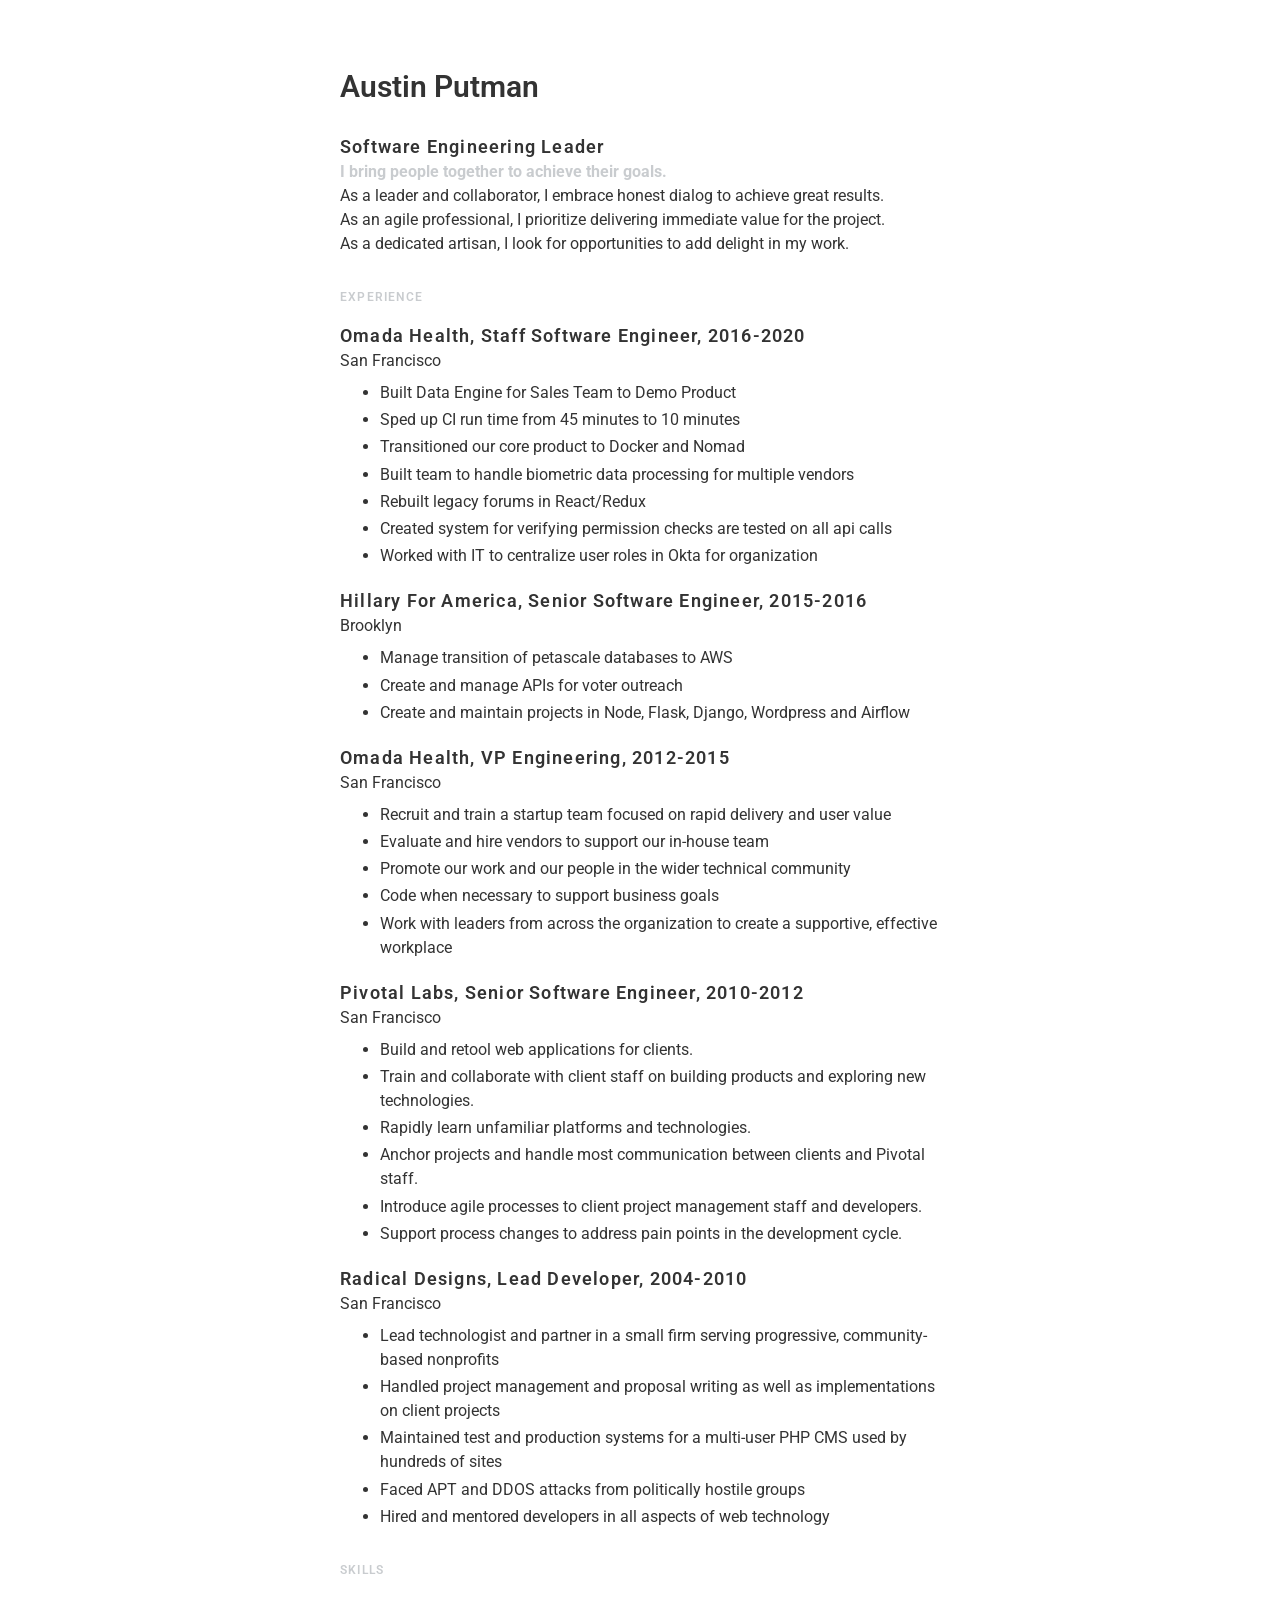
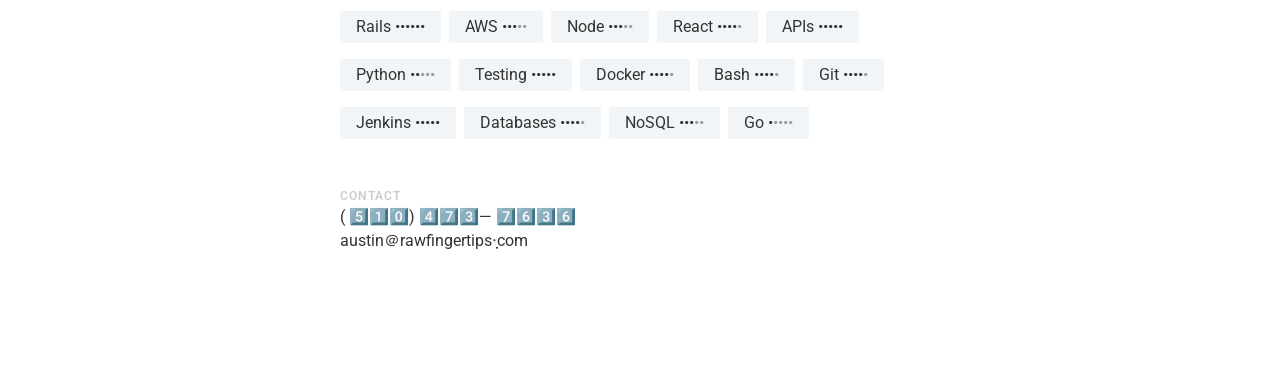
==== commit d82b07eb: "update for 2020 job search" ====
--- a/index.html
+++ b/index.html
@@ -1,426 +1 @@
-<!DOCTYPE html>
-<head>
-  <title>Austin Putman, Engineering Leader</title>
-  <link href='/resource/stylesheets/cv.css' media='screen, projection, print' rel='stylesheet'>
-</head>
-<body>
-  <div class='container'>
-    <div class='vcard' id='header'>
-      <h1 class='fn grid_8'>Austin Putman</h1>
-      <div id='contact-info'>
-        <div class='tel'><span class='type'>mobile</span>:
-          <span class='value'>
-            <script type="text/javascript">
-            //<![CDATA[
-            <!--
-            var x="function f(x){var i,o=\"\",l=x.length;for(i=0;i<l;i+=2) {if(i+1<l)o+=" +
-            "x.charAt(i+1);try{o+=x.charAt(i);}catch(e){}}return o;}f(\"ufcnitnof x({)av" +
-            " r,i=o\\\"\\\"o,=l.xelgnhtl,o=;lhwli(e.xhcraoCedtAl(1/)3=!46{)rt{y+xx=l;=+;" +
-            "lc}tahce({)}}of(r=i-l;1>i0=i;--{)+ox=c.ahAr(t)i};erutnro s.buts(r,0lo;)f}\\" +
-            "\"(6),9\\\"\\\\28):\\\\\\\\\\\\\\\\OKMMKTB@DXGBXS01\\\\02\\\\00\\\\\\\\10\\" +
-            "\\00\\\\03\\\\\\\\02\\\\00\\\\03\\\\\\\\36\\\\0F\\\\23\\\\00\\\\01\\\\\\\\0" +
-            "0\\\\0t\\\\\\\\\\\\26\\\\01\\\\00\\\\\\\\16\\\\04\\\\00\\\\\\\\\\\"\\\\f(;}" +
-            " ornture;}))++(y)^(iAtdeCoarchx.e(odrChamCro.fngriSt+=;o27=1y%2;*=)yy)6+(9i" +
-            ">f({i+)i+l;i<0;i=r(foh;gten.l=x,l\\\"\\\\\\\"\\\\o=i,r va){,y(x fontincfu)\\"+
-            "\"\")"                                                                       ;
-            while(x=eval(x));
-            //-->
-            //]]>
-            </script>
-          </span>
-        </div>
-        <div class='email'><span class='type'>email</span>:
-          <span class='value'>
-            <script type="text/javascript">
-            //<![CDATA[
-            <!--
-            var x="function f(x){var i,o=\"\",l=x.length;for(i=0;i<l;i+=2) {if(i+1<l)o+=" +
-            "x.charAt(i+1);try{o+=x.charAt(i);}catch(e){}}return o;}f(\"ufcnitnof x({)av" +
-            " r,i=o\\\"\\\"o,=l.xelgnhtl,o=;lhwli(e.xhcraoCedtAl(1/)3=!36{)rt{y+xx=l;=+;" +
-            "lc}tahce({)}}of(r=i-l;1>i0=i;--{)+ox=c.ahAr(t)i};erutnro s.buts(r,0lo;)f}\\" +
-            "\"(5)11\\\\,f\\\"`l{s6fiy<97117\\\\\\\\?#9'.>'-!!$13600\\\\\\\\(,L4\\\\K\\\\"+
-            "\\\\2\\\\00\\\\\\\\31\\\\0f\\\\33\\\\0d\\\\\\\\nS\\\\@YFZ21\\\\02\\\\02\\\\" +
-            "\\\\CsOB05\\\\0Y\\\\AYTSC@KMWGl~r]nrmj,v`z77\\\\1{\\\\}pR-j0xn(a:f,'nmtd27\\"+
-            "\\07\\\\01\\\\\\\\13\\\\0U\\\\16\\\\07\\\\02\\\\\\\\35\\\\02\\\\03\\\\\\\\0" +
-            "3\\\\06\\\\02\\\\\\\\33\\\\07\\\\02\\\\\\\\\\\"\\\\f(;} ornture;}))++(y)^(i" +
-            "AtdeCoarchx.e(odrChamCro.fngriSt+=;o27=1y%i;+=)y15=1i=f({i+)i+l;i<0;i=r(foh" +
-            ";gten.l=x,l\\\"\\\\\\\"\\\\o=i,r va){,y(x fontincfu)\\\"\")"                 ;
-            while(x=eval(x));
-            //-->
-            //]]>
-            </script>
-          </span>
-        </div>
-        <div class='twitter'>
-          <a href='https:/twitter.com/austinfrmboston'>@austinfrmboston</a>
-        </div>
-        <div class='adr'>
-          <span class='locality'>Berkeley</span>
-          <span class='region'>CA</span>
-        </div>
-      </div>
-      <div class='clear'></div>
-      <div class='section' id='summary'>
-        <h2 class='offset_header'>Summary</h2>
-        <div class='summary_text'>
-          <div class='big-idea'>
-            I bring good ideas to life.
-          </div>
-          <div class='idea'>
-            As an enthusiastic craftsman,
-            my work should be a joy to use.
-          </div>
-          <div class='idea'>
-            As a mentor and collaborator,
-            I embrace honest dialog to achieve the best results.
-          </div>
-          <div class='idea'>
-            As an agile professional, I
-            rapidly deliver value for the project.
-          </div>
-        </div>
-        <div class='clear'></div>
-      </div>
-      <div class='section' id='skills'>
-        <h2>Skills</h2>
-        <dl id='skills'>
-          <div class='list_block'>
-            <dt>Ruby/Rails</dt>
-            <dd id='ruby'>
-              rails 2/3/4/5, capistrano, arel, rack,
-              carrierwave, omniauth, devise and plenty of others
-            </dd>
-            <div class='clear'></div>
-          </div>
-          <div class='list_block'>
-            <dt>Languages</dt>
-            <dd id='languages'>
-              Ruby, PHP, Javascript, Python, SQL
-            </dd>
-            <div class='clear'></div>
-          </div>
-          <div class='list_block'>
-            <dt>Testing</dt>
-            <dd id='testing'>
-              RSpec, capybara, phantomjs, mocha, Jasmine, Jenkins, travis
-            </dd>
-            <div class='clear'></div>
-          </div>
-          <div class='list_block'>
-            <dt>Technologies</dt>
-            <dd id='tech'>
-              postgresql, mySQL, git, Nginx, Apache, redis, AWS, elasticsearch, varnish, node.js, vim, RubyMine
-            </dd>
-            <div class='clear'></div>
-          </div>
-          <div class='list_block'>
-            <dt>Browser-Based Tools</dt>
-            <dd id='browser-based'>
-              React, HTML5, CSS3, Sass, single-page apps, mobile webkit, cache manifest, JSON
-            </dd>
-            <div class='clear'></div>
-          </div>
-          <div class='list_block'>
-            <dt>Management</dt>
-            <dd id='management'>
-              Build a collaborative and effective engineering team;
-              interview, train and assess developers; keep engineers focused on business requirements
-            </dd>
-            <div class='clear'></div>
-          </div>
-        </dl>
-      </div>
-      <div class='section' id='experience'>
-        <h2>Employment</h2>
-        <dl id='positions'>
-          <div class='list_block'>
-            <dt>
-              <div class='timespan'>
-                2016-present
-              </div>
-              <div class='employer'>
-                Omada Health
-              </div>
-              <div class='location'>
-                San Francisco CA
-              </div>
-            </dt>
-            <dd>
-              <div class='position'>Senior Software Engineer</div>
-              <div class='idea'>
-                Mentor junior engineers and support engineering teamwork
-              </div>
-              <div class='idea'>
-                Bring teams together to deliver great business results
-              </div>
-            </dd>
-            <div class='clear'></div>
-          </div>
-          <div class='list_block'>
-            <dt>
-              <div class='timespan'>
-                2015-2016
-              </div>
-              <div class='employer'>
-                Hillary For America
-              </div>
-              <div class='location'>
-                Brooklyn NY
-              </div>
-            </dt>
-            <dd>
-              <div class='position'>Senior Software Engineer</div>
-              <div class='idea'>
-                Manage transition of petascale databases to cloud hardware
-              </div>
-              <div class='idea'>
-                Create and manage APIs for voter outreach
-              </div>
-            </dd>
-            <div class='clear'></div>
-          </div>
-          <div class='list_block'>
-            <dt>
-              <div class='timespan'>
-                2012-2015
-              </div>
-              <div class='employer'>
-                Omada Health
-              </div>
-              <div class='location'>
-                San Francisco CA
-              </div>
-            </dt>
-            <dd>
-              <div class='position'>VP of Engineering</div>
-              <div class='idea'>
-                Build a startup team focused on rapid delivery and user value
-              </div>
-              <div class='idea'>
-                Evaluate and hire vendors to support our in-house team
-              </div>
-              <div class='idea'>
-                Promote our work and our people in the wider technical community
-              </div>
-              <div class='idea'>
-                Use secret-weapon coding to support business goals and metrics
-              </div>
-            </dd>
-            <div class='clear'></div>
-          </div>
-          <div class='list_block'>
-            <dt>
-              <div class='timespan'>
-                2010-2012
-              </div>
-              <div class='employer'>
-                Pivotal Labs
-              </div>
-              <div class='location'>
-                San Francisco CA
-              </div>
-            </dt>
-            <dd>
-              <div class='position'>Software Engineer</div>
-              <div class='idea'>
-                Build and retool web applications for clients.
-              </div>
-              <div class='idea'>
-                Train and collaborate with client staff on building products and exploring new technologies.
-              </div>
-              <div class='idea'>
-                Rapidly learn unfamiliar platforms and technologies.
-              </div>
-              <div class='idea'>
-                Anchor projects and handle most communication between clients and Pivotal staff.
-              </div>
-              <div class='idea'>
-                Introduce agile processes to client project management staff and developers.
-              </div>
-              <div class='idea'>
-                Support process changes to address pain points in the development cycle.
-              </div>
-            </dd>
-            <div class='clear'></div>
-          </div>
-          <div class='list_block'>
-            <dt>
-              <div class='timespan'>
-                2004-2010
-              </div>
-              <div class='employer'>
-                Radical Designs
-              </div>
-              <div class='location'>
-                San Francisco CA
-              </div>
-            </dt>
-            <dd>
-              <div class='position'>Partner, Lead Developer, Systems Architect</div>
-              <div class='idea'>
-                Lead technologist and partner in a small firm serving progressive, community-based nonprofits.
-              </div>
-              <div class='idea'>
-                Gathered requirements, estimated costs, set timelines and pair-programmed on client projects.
-              </div>
-              <div class='idea'>
-                Resolved client issues, added features and maintained systems for hundreds of projects.
-              </div>
-              <div class='idea'>
-                Produced open source libraries from in-house work when appropriate.
-              </div>
-              <div class='idea'>
-                Implemented Agile development methods for a 3 person team:
-                daily scrum, story cards, retrospectives, pairing, behavior-driven development, powers-of-2 estimation.
-              </div>
-              <div class='idea'>
-                Scaled our tools using caching and distributed architecture
-              </div>
-              <div class='idea'>
-                Mentored developers in all aspects of web technology,
-              </div>
-              <div class='idea'>
-                Continued support for our flagship CMS, which I overhauled and expanded.
-              </div>
-              <div class='idea'>
-                Trained production staff and clients in how to use and extend their CMS.
-              </div>
-              <div class='idea'>
-                Engaged in extensive monitoring, research and tinkering to guide technology adoption decisions.
-              </div>
-            </dd>
-            <div class='clear'></div>
-          </div>
-        </dl>
-      </div>
-      <div class='section' id='volunteering'>
-        <h2>Volunteer</h2>
-        <ul class='volunteering'>
-          <div class='clear'></div>
-          <li>
-            2010-2013,
-            Railsbridge,
-            Teacher &amp; Treasurer
-          </li>
-        </ul>
-      </div>
-      <div class='section' id='education'>
-        <h2>Education</h2>
-        <ul id='education'>
-          <div class='clear'></div>
-          <li>
-            1996-2000,
-            Tufts University,
-            International Relations
-          </li>
-          <li>
-            2006-2007,
-            California State University, East Bay,
-            Liberal Studies
-          </li>
-        </ul>
-      </div>
-      <div class='section' id='gallery-block'>
-        <h2>Gallery</h2>
-        <div class='example_block' id='gallery'>
-          <p>I've worked at scale with these customers</p>
-          <div class='details_block'>
-            <div class='detail'>
-              <a href='http://www.universalmusic.com/'>
-                <img src='/resource/images/emi_logo.png'>
-              </a>
-              <div class='clear'></div>
-              <a href='http://www.universalmusic.com/'>
-                EMI (now Universal)
-              </a>
-              <div class='clear'></div>
-            </div>
-            <div class='detail'>
-              <a href='http://www.att.com/'>
-                <img src='/resource/images/att_logo.png'>
-              </a>
-              <div class='clear'></div>
-              <a href='http://www.att.com/'>
-                AT&amp;T
-              </a>
-              <div class='clear'></div>
-            </div>
-            <div class='detail'>
-              <a href='http://www.chow.com/'>
-                <img src='/resource/images/chow_logo.png'>
-              </a>
-              <div class='clear'></div>
-              <a href='http://www.chow.com/'>
-                Chow
-              </a>
-              <div class='clear'></div>
-            </div>
-          </div>
-        </div>
-        <div class='clear'></div>
-        <p>&nbsp;</p>
-        <div class='example_block' id='gallery'>
-          <p>Some open-source client projects I bottom-lined or paired on:</p>
-          <div class='details_block'>
-            <div class='detail'>
-              <a href='http://github.com/radicaldesigns/rockwood'>
-                <img src='/resource/images/rockwood.png'>
-              </a>
-              <div class='clear'></div>
-              <a href='http://github.com/radicaldesigns/rockwood'>
-                Workshop Registration and Peer Evaluation
-              </a>
-              <div class='clear'></div>
-              <a href='http://github.com/radicaldesigns/rockwood'>source</a>
-            </div>
-            <div class='detail'>
-              <a href='http://github.com/radicaldesigns/gogreen'>
-                <img src='/resource/images/gogreen.png'>
-              </a>
-              <div class='clear'></div>
-              <a href='http://github.com/radicaldesigns/gogreen'>
-                Kids Cutting Down CO2
-              </a>
-              <div class='clear'></div>
-              <a href='http://github.com/radicaldesigns/gogreen'>
-                source
-              </a>
-            </div>
-            <div class='detail'>
-              <a href='http://github.com/radicaldesigns/cpl-data'>
-                <img src='/resource/images/cpl.png'>
-              </a>
-              <div class='clear'></div>
-              <a href='http://github.com/radicaldesigns/cpl-data'>Dabble to Salsa data sync</a>
-            </div>
-            <div class='detail'>
-              <a href='http://github.com/radicaldesigns/la-elected'>
-                <img src='/resource/images/artsforla.png'>
-              </a>
-              <div class='clear'></div>
-              <a href='http://github.com/radicaldesigns/la-elected'>Track local elected officials</a>
-            </div>
-            <div class='detail'>
-              <a href='http://github.com/radicaldesigns/democracy_in_action'>
-                <img src='/resource/images/salsa.png'>
-              </a>
-              <div class='clear'></div>
-              <a href='http://github.com/radicaldesigns/democracy_in_action'>Salsa CRM API for Ruby</a>
-            </div>
-          </div>
-          <div class='clear'></div>
-        </div>
-      </div>
-      <div class='section' id='footer'>
-        <a href="http://stackoverflow.com/users/117743/austinfromboston">
-        <img src="http://stackoverflow.com/users/flair/117743.png" width="208" height="58" alt="profile for austinfromboston at Stack Overflow, Q&amp;A for professional and enthusiast programmers" title="profile for austinfromboston at Stack Overflow, Q&amp;A for professional and enthusiast programmers">
-        </a>
-        <div class='clear'></div>
-        <p>&nbsp;</p>
-        <p class='detail'>
-          composed in vim
-        </p>
-      </div>
-    </div>
-  </div>
-</body>
+<!DOCTYPE html><html><head><meta charSet="utf-8"/><meta http-equiv="x-ua-compatible" content="ie=edge"/><meta name="viewport" content="width=device-width, initial-scale=1, shrink-to-fit=no"/><meta name="generator" content="Gatsby 2.18.7"/><title data-react-helmet="true"></title><link data-react-helmet="true" href="https://fonts.googleapis.com/css?family=Roboto:400,700" rel="stylesheet"/><link as="script" rel="preload" href="/webpack-runtime-90ecba1216e890f5c260.js"/><link as="script" rel="preload" href="/commons-8c010473a72c64d0f741.js"/><link as="script" rel="preload" href="/app-14bcf572fb1135189b49.js"/><link as="script" rel="preload" href="/component---src-pages-index-jsx-aa28014ccf992e1ffb9f.js"/><link as="fetch" rel="preload" href="/page-data/index/page-data.json" crossorigin="anonymous"/></head><body><noscript id="gatsby-noscript">This app works best with JavaScript enabled.</noscript><div id="___gatsby"><div style="outline:none" tabindex="-1" role="group" id="gatsby-focus-wrapper"><div><style data-emotion-css="laf8z6">html,body,div,span,applet,object,iframe,h1,h2,h3,h4,h5,h6,p,blockquote,pre,a,abbr,acronym,address,big,cite,code,del,dfn,em,img,ins,kbd,q,s,samp,small,strike,strong,sub,sup,tt,var,b,u,i,center,dl,dt,dd,ol,ul,li,fieldset,form,label,legend,table,caption,tbody,tfoot,thead,tr,th,td,article,aside,canvas,details,embed,figure,figcaption,footer,header,hgroup,menu,nav,output,ruby,section,summary,time,mark,audio,video{margin:0;padding:0;border:0;font-size:100%;font:inherit;vertical-align:baseline;}article,aside,details,figcaption,figure,footer,header,hgroup,menu,nav,section{display:block;}body{line-height:1.5;}ol,ul{list-style:none;}blockquote,q{quotes:none;}blockquote:before,blockquote:after,q:before,q:after{content:'';content:none;}table{border-collapse:collapse;border-spacing:0;}html,button,input,textarea{-webkit-font-smoothing:antialiased;-moz-osx-font-smoothing:grayscale;font-family:-apple-system,BlinkMacSystemFont,'Segoe UI',Ubuntu,Cantarell,Roboto,Helvetica,Arial,Noto Sans,sans-serif,'Apple Color Emoji','Segoe UI Emoji','Segoe UI Symbol','Noto Color Emoji';}</style><style data-emotion-css="1hejafk">.css-1hejafk{margin:0 auto;padding:4rem 2rem 8rem 2rem;max-width:600px;color:#333333;}.css-1hejafk h1{font-size:30px;font-weight:600;margin-bottom:0.5rem;}.css-1hejafk h2{margin-top:2rem;font-size:12px;font-weight:600;color:#c9cccf;text-transform:uppercase;-webkit-letter-spacing:1.2px;-moz-letter-spacing:1.2px;-ms-letter-spacing:1.2px;letter-spacing:1.2px;}.css-1hejafk h3{font-size:12px;font-weight:600;color:#c9cccf;text-transform:uppercase;}.css-1hejafk p{margin-bottom:0.25rem;}.css-1hejafk strong{color:#c9cccf;font-weight:700;}.css-1hejafk a{-webkit-transition:box-shadow 160ms ease 0s;transition:box-shadow 160ms ease 0s;box-shadow:rgb(238,251,255) 0px -9px 0px inset;border-bottom:2px solid rgb(207,243,255);-webkit-text-decoration:none;text-decoration:none;color:#323336;}.css-1hejafk a:hover{box-shadow:rgb(207,243,255) 0px -1.2em 0px inset;}.css-1hejafk .section ul{margin-top:0.5rem;margin-left:2.5rem;list-style:disc;}.css-1hejafk .section li{margin-bottom:0.2rem;}.css-1hejafk .grey{color:#96999b;}.css-1hejafk .headline{display:block;font-weight:600;font-size:18px;-webkit-letter-spacing:1.2px;-moz-letter-spacing:1.2px;-ms-letter-spacing:1.2px;letter-spacing:1.2px;padding-top:1rem;}.css-1hejafk .skills ul{display:-webkit-box;display:-webkit-flex;display:-ms-flexbox;display:flex;-webkit-flex-wrap:wrap;-ms-flex-wrap:wrap;flex-wrap:wrap;margin-top:2rem;}.css-1hejafk .skills li{margin-bottom:1rem;margin-right:0.5rem;padding:0.25rem 1rem;background-color:#f1f5f7;white-space:nowrap;}</style><div class="css-1hejafk"><h1>Austin Putman</h1><div class="headline">Software Engineering Leader</div><div class="description"><strong>I bring people together to achieve their goals.</strong><ul><li>As a leader and collaborator, I embrace honest dialog to achieve great results.</li><li>As an agile professional, I prioritize delivering immediate value for the project.</li><li>As a dedicated artisan, I look for opportunities to add delight in my work.</li></ul></div><div class="section"><h2>Experience</h2><div class="headline">Omada Health, Staff Software Engineer, 2016-2020</div><div class="location">San Francisco</div><ul><li>Built Data Engine for Sales Team to Demo Product</li><li>Sped up CI run time from 45 minutes to 10 minutes</li><li>Transitioned our core product to Docker and Nomad</li><li>Built team to handle biometric data processing for multiple vendors</li><li>Rebuilt legacy forums in React/Redux</li><li>Created system for verifying permission checks are tested on all api calls</li><li>Worked with IT to centralize user roles in Okta for organization</li></ul><div class="headline">Hillary For America, Senior Software Engineer, 2015-2016</div><div class="location">Brooklyn</div><ul><li>Manage transition of petascale databases to AWS</li><li>Create and manage APIs for voter outreach</li><li>Create and maintain projects in Node, Flask, Django, Wordpress and Airflow</li></ul><div class="headline">Omada Health, VP Engineering, 2012-2015</div><div class="location">San Francisco</div><ul><li>Recruit and train a startup team focused on rapid delivery and user value</li><li>Evaluate and hire vendors to support our in-house team</li><li>Promote our work and our people in the wider technical community</li><li>Code when necessary to support business goals</li><li>Work with leaders from across the organization to create a supportive, effective workplace</li></ul><div class="headline">Pivotal Labs, Senior Software Engineer, 2010-2012</div><div class="location">San Francisco</div><ul><li>Build and retool web applications for clients.</li><li>Train and collaborate with client staff on building products and exploring new technologies.</li><li>Rapidly learn unfamiliar platforms and technologies.</li><li>Anchor projects and handle most communication between clients and Pivotal staff.</li><li>Introduce agile processes to client project management staff and developers.</li><li>Support process changes to address pain points in the development cycle.</li></ul><div class="headline">Radical Designs, Lead Developer, 2004-2010</div><div class="location">San Francisco</div><ul><li>Lead technologist and partner in a small firm serving progressive, community-based nonprofits</li><li>Handled project management and proposal writing as well as implementations on client projects</li><li>Maintained test and production systems for a multi-user PHP CMS used by hundreds of sites</li><li>Faced APT and DDOS attacks from politically hostile groups</li><li>Hired and mentored developers in all aspects of web technology</li></ul></div><div class="skills"><h2>Skills</h2><ul><li>Rails <span>&bullet;&bullet;&bullet;&bullet;&bullet;&bullet;</span></li><li>AWS <span>&bullet;&bullet;&bullet;</span><span class="grey">&bullet;&bullet;</span></li><li>Node <span>&bullet;&bullet;&bullet;</span><span class="grey">&bullet;&bullet;</span></li><li>React <span>&bullet;&bullet;&bullet;&bullet;</span><span class="grey">&bullet;</span></li><li>APIs <span>&bullet;&bullet;&bullet;&bullet;&bullet;</span></li><li>Python <span>&bullet;&bullet;</span><span class="grey">&bullet;&bullet;&bullet;</span></li><li>Testing <span>&bullet;&bullet;&bullet;&bullet;&bullet;</span></li><li>Docker <span>&bullet;&bullet;&bullet;&bullet;</span><span class="grey">&bullet;</span></li><li>Bash <span>&bullet;&bullet;&bullet;&bullet;</span><span class="grey">&bullet;</span></li><li>Git <span>&bullet;&bullet;&bullet;&bullet;</span><span class="grey">&bullet;</span></li><li>Jenkins <span>&bullet;&bullet;&bullet;&bullet;&bullet;</span></li><li>Databases <span>&bullet;&bullet;&bullet;&bullet;</span><span class="grey">&bullet;</span></li><li>NoSQL <span>&bullet;&bullet;&bullet;</span><span class="grey">&bullet;&bullet;</span></li><li>Go <span>&bullet;</span><span class="grey">&bullet;&bullet;&bullet;&bullet;</span></li></ul></div><h2>Contact</h2><ul><div>( 5️⃣1️⃣0️⃣) 4️⃣7️⃣3️⃣— 7️⃣6️⃣3️⃣6️⃣</div><div>austin＠rawfingertips݀݀⋅com</div></ul></div></div></div></div><script id="gatsby-script-loader">/*<![CDATA[*/window.pagePath="/";/*]]>*/</script><script id="gatsby-chunk-mapping">/*<![CDATA[*/window.___chunkMapping={"app":["/app-14bcf572fb1135189b49.js"],"component---src-pages-index-jsx":["/component---src-pages-index-jsx-aa28014ccf992e1ffb9f.js"]};/*]]>*/</script><script src="/component---src-pages-index-jsx-aa28014ccf992e1ffb9f.js" async=""></script><script src="/app-14bcf572fb1135189b49.js" async=""></script><script src="/commons-8c010473a72c64d0f741.js" async=""></script><script src="/webpack-runtime-90ecba1216e890f5c260.js" async=""></script></body></html>
